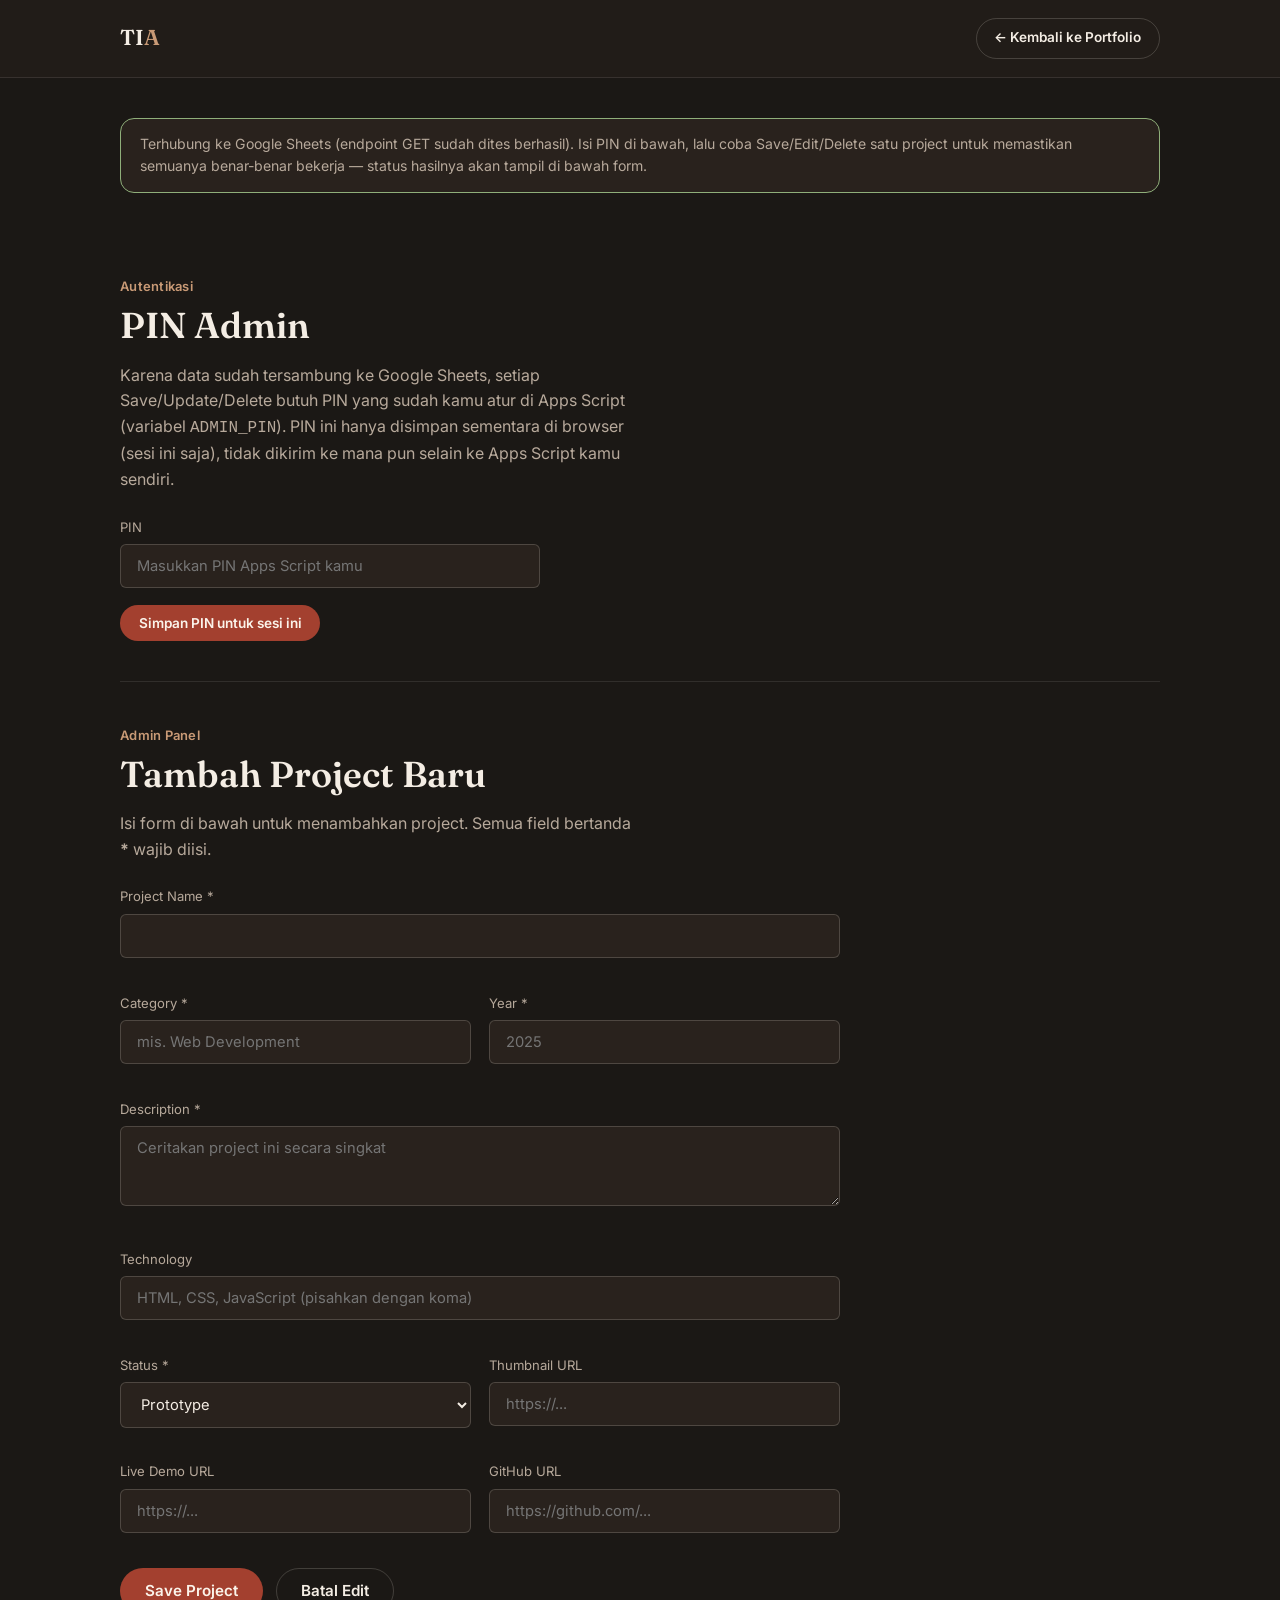
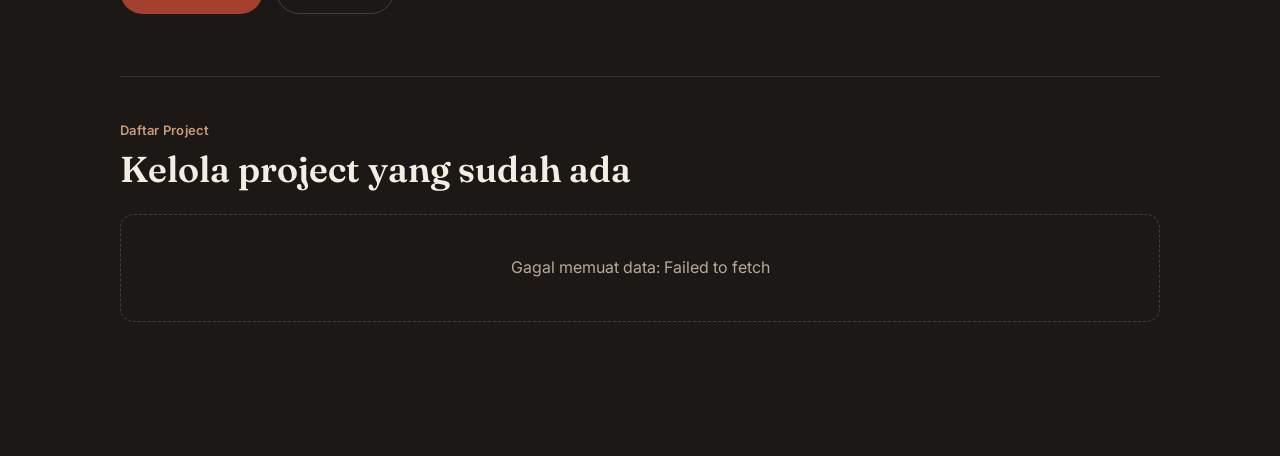
==== admin.html @ c39ff973 "Update portfolio terbaru" ====
<!DOCTYPE html>
<html lang="id">

<head>
    <meta charset="UTF-8" />
    <meta name="viewport" content="width=device-width, initial-scale=1.0" />
    <title>Admin Panel — Portfolio TIA</title>
    <meta name="robots" content="noindex, nofollow" />

    <link rel="preconnect" href="https://fonts.googleapis.com" />
    <link rel="preconnect" href="https://fonts.gstatic.com" crossorigin />
    <link
        href="https://fonts.googleapis.com/css2?family=Fraunces:opsz,wght@9..144,500;9..144,600;9..144,700&family=Inter:wght@400;500;600;700&display=swap"
        rel="stylesheet" />

    <link rel="stylesheet" href="css/style.css" />
    <link rel="stylesheet" href="css/admin.css" />
</head>

<body class="admin-body">

    <header class="admin-header">
        <div class="container admin-header__inner">
            <a href="index.html" class="navbar__brand">TI<span>A</span></a>
            <a href="index.html" class="btn btn-ghost btn-small">← Kembali ke Portfolio</a>
        </div>
    </header>

    <main class="container admin-main">

        <div class="admin-banner" data-mode-banner>
            <!-- Diisi otomatis oleh admin.js sesuai mode aktif (lokal / terhubung Sheets) -->
        </div>

        <section class="admin-section" data-pin-section hidden>
            <div class="section-head" style="margin-bottom: 1.5rem;">
                <p class="section-kicker">Autentikasi</p>
                <h2 class="section-title">PIN Admin</h2>
                <p class="section-sub">
                    Karena data sudah tersambung ke Google Sheets, setiap Save/Update/Delete
                    butuh PIN yang sudah kamu atur di Apps Script (variabel <code>ADMIN_PIN</code>).
                    PIN ini hanya disimpan sementara di browser (sesi ini saja), tidak dikirim ke mana pun selain ke
                    Apps Script kamu sendiri.
                </p>
            </div>

            <form class="admin-form" data-pin-form style="max-width: 420px;">
                <div class="form-field">
                    <label for="admin-pin">PIN</label>
                    <input type="password" id="admin-pin" name="pin" autocomplete="off"
                        placeholder="Masukkan PIN Apps Script kamu" />
                </div>
                <div class="admin-form__actions">
                    <button type="submit" class="btn btn-primary btn-small">Simpan PIN untuk sesi ini</button>
                    <span class="form-status" data-pin-status></span>
                </div>
            </form>
        </section>

        <section class="admin-section">
            <div class="section-head" style="margin-bottom: 1.5rem;">
                <p class="section-kicker">Admin Panel</p>
                <h1 class="section-title" id="form-title">Tambah Project Baru</h1>
                <p class="section-sub">
                    Isi form di bawah untuk menambahkan project. Semua field bertanda
                    <strong>*</strong> wajib diisi.
                </p>
            </div>

            <form class="admin-form" data-admin-form novalidate>
                <input type="hidden" name="id" value="" />

                <div class="form-field">
                    <label for="p-name">Project Name *</label>
                    <input type="text" id="p-name" name="name" autocomplete="off" />
                    <p class="form-error" data-error-for="name"></p>
                </div>

                <div class="admin-form__row">
                    <div class="form-field">
                        <label for="p-category">Category *</label>
                        <input type="text" id="p-category" name="category" placeholder="mis. Web Development" />
                        <p class="form-error" data-error-for="category"></p>
                    </div>

                    <div class="form-field">
                        <label for="p-year">Year *</label>
                        <input type="number" id="p-year" name="year" placeholder="2025" min="2000" max="2100" />
                        <p class="form-error" data-error-for="year"></p>
                    </div>
                </div>

                <div class="form-field">
                    <label for="p-description">Description *</label>
                    <textarea id="p-description" name="description" rows="3"
                        placeholder="Ceritakan project ini secara singkat"></textarea>
                    <p class="form-error" data-error-for="description"></p>
                </div>

                <div class="form-field">
                    <label for="p-tech">Technology</label>
                    <input type="text" id="p-tech" name="tech"
                        placeholder="HTML, CSS, JavaScript (pisahkan dengan koma)" />
                    <p class="form-error" data-error-for="tech"></p>
                </div>

                <div class="admin-form__row">
                    <div class="form-field">
                        <label for="p-status">Status *</label>
                        <select id="p-status" name="status">
                            <option value="Prototype">Prototype</option>
                            <option value="In Progress">In Progress</option>
                            <option value="Completed">Completed</option>
                        </select>
                    </div>

                    <div class="form-field">
                        <label for="p-thumbnail">Thumbnail URL</label>
                        <input type="url" id="p-thumbnail" name="thumbnail" placeholder="https://..." />
                        <p class="form-error" data-error-for="thumbnail"></p>
                    </div>
                </div>

                <div class="admin-form__row">
                    <div class="form-field">
                        <label for="p-demo">Live Demo URL</label>
                        <input type="url" id="p-demo" name="demoUrl" placeholder="https://..." />
                        <p class="form-error" data-error-for="demoUrl"></p>
                    </div>

                    <div class="form-field">
                        <label for="p-github">GitHub URL</label>
                        <input type="url" id="p-github" name="githubUrl" placeholder="https://github.com/..." />
                        <p class="form-error" data-error-for="githubUrl"></p>
                    </div>
                </div>

                <div class="admin-form__actions">
                    <button type="submit" class="btn btn-primary" data-submit-btn>Save Project</button>
                    <button type="button" class="btn btn-ghost" data-cancel-edit hidden>Batal Edit</button>
                </div>
                <p class="form-status" data-form-status></p>
            </form>
        </section>

        <section class="admin-section">
            <div class="section-head" style="margin-bottom: 1.5rem;">
                <p class="section-kicker">Daftar Project</p>
                <h2 class="section-title">Kelola project yang sudah ada</h2>
            </div>

            <div class="admin-list" data-admin-list>
                <!-- Diisi otomatis oleh admin.js -->
            </div>
        </section>

    </main>

    <script src="js/config.js"></script>
    <script src="js/projects-data.js"></script>
    <script src="js/admin.js"></script>
</body>

</html>
---- css/style.css ----
/* =========================================================================
   TIA — Personal Portfolio
   Design system: charcoal + off-white + warm burgundy accent
   ========================================================================= */

/* -------------------------------------------------------------------------
   1. Tokens
   ------------------------------------------------------------------------- */
:root {
  /* colors */
  --color-bg: #1b1815;
  --color-bg-alt: #211c18;
  --color-surface: #29221d;
  --color-surface-hover: #322922;
  --color-border: rgba(244, 237, 228, 0.1);
  --color-border-strong: rgba(244, 237, 228, 0.18);
  --color-text: #f4ede4;
  --color-text-muted: #b7a99b;
  --color-text-faint: #8a7d70;
  --color-accent: #a3402f;
  --color-accent-hover: #b94d3a;
  --color-accent-soft: #c99a76;
  --color-focus: #d8b48f;

  /* type */
  --font-display: "Fraunces", "Georgia", serif;
  --font-body: "Inter", -apple-system, BlinkMacSystemFont, "Segoe UI", sans-serif;

  /* layout */
  --content-max: 1120px;
  --space-1: 0.5rem;
  --space-2: 1rem;
  --space-3: 1.5rem;
  --space-4: 2.5rem;
  --space-5: 4rem;
  --space-6: 6rem;
  --radius-sm: 6px;
  --radius-md: 14px;
  --radius-lg: 22px;

  --ease: cubic-bezier(0.22, 1, 0.36, 1);
}

/* -------------------------------------------------------------------------
   2. Reset
   ------------------------------------------------------------------------- */
*,
*::before,
*::after {
  box-sizing: border-box;
}

html {
  scroll-behavior: smooth;
}

@media (prefers-reduced-motion: reduce) {
  html {
    scroll-behavior: auto;
  }

  *,
  *::before,
  *::after {
    animation-duration: 0.001ms !important;
    animation-iteration-count: 1 !important;
    transition-duration: 0.001ms !important;
    scroll-behavior: auto !important;
  }
}

body {
  margin: 0;
  background: var(--color-bg);
  color: var(--color-text);
  font-family: var(--font-body);
  font-size: 16px;
  line-height: 1.6;
  -webkit-font-smoothing: antialiased;
  overflow-x: hidden;
}

img {
  max-width: 100%;
  display: block;
}

a {
  color: inherit;
  text-decoration: none;
}

ul {
  list-style: none;
  margin: 0;
  padding: 0;
}

h1,
h2,
h3,
h4 {
  font-family: var(--font-display);
  font-weight: 600;
  line-height: 1.15;
  margin: 0;
  color: var(--color-text);
}

p {
  margin: 0;
}

button {
  font-family: inherit;
  cursor: pointer;
}

:focus-visible {
  outline: 2px solid var(--color-focus);
  outline-offset: 3px;
  border-radius: 4px;
}

.container {
  max-width: var(--content-max);
  margin-inline: auto;
  padding-inline: 1.5rem;
}

@media (min-width: 768px) {
  .container {
    padding-inline: 2.5rem;
  }
}

section {
  padding-block: var(--space-6);
  border-bottom: 1px solid var(--color-border);
}

.section-head {
  max-width: 620px;
  margin-bottom: var(--space-4);
}

.section-kicker {
  display: inline-block;
  font-size: 0.8125rem;
  color: var(--color-accent-soft);
  font-weight: 600;
  letter-spacing: 0.02em;
  margin-bottom: var(--space-1);
}

.section-title {
  font-size: clamp(1.6rem, 3.2vw, 2.25rem);
}

.section-sub {
  color: var(--color-text-muted);
  margin-top: var(--space-2);
  font-size: 1rem;
  max-width: 52ch;
}

/* -------------------------------------------------------------------------
   3. Buttons
   ------------------------------------------------------------------------- */
.btn {
  display: inline-flex;
  align-items: center;
  gap: 0.5rem;
  padding: 0.8rem 1.5rem;
  border-radius: 999px;
  font-size: 0.95rem;
  font-weight: 600;
  border: 1px solid transparent;
  transition: transform 0.25s var(--ease), background 0.25s var(--ease), border-color 0.25s var(--ease);
}

.btn:active {
  transform: scale(0.97);
}

.btn-primary {
  background: var(--color-accent);
  color: #fbf3ea;
}

.btn-primary:hover {
  background: var(--color-accent-hover);
}

.btn-ghost {
  background: transparent;
  border-color: var(--color-border-strong);
  color: var(--color-text);
}

.btn-ghost:hover {
  border-color: var(--color-accent-soft);
  color: var(--color-accent-soft);
}

.btn-small {
  padding: 0.55rem 1.1rem;
  font-size: 0.85rem;
}

/* -------------------------------------------------------------------------
   4. Navbar
   ------------------------------------------------------------------------- */
.navbar {
  position: sticky;
  top: 0;
  z-index: 100;
  background: rgba(27, 24, 21, 0.85);
  backdrop-filter: blur(10px);
  border-bottom: 1px solid var(--color-border);
}

.navbar__inner {
  display: flex;
  align-items: center;
  justify-content: space-between;
  padding-block: 1.1rem;
}

.navbar__brand {
  font-family: var(--font-display);
  font-size: 1.35rem;
  font-weight: 600;
  letter-spacing: 0.01em;
}

.navbar__brand span {
  color: var(--color-accent-soft);
}

.navbar__links {
  display: none;
  align-items: center;
  gap: var(--space-4);
}

.navbar__links a {
  font-size: 0.92rem;
  color: var(--color-text-muted);
  position: relative;
  padding-block: 0.3rem;
  transition: color 0.2s var(--ease);
}

.navbar__links a:hover,
.navbar__links a.is-active {
  color: var(--color-text);
}

.navbar__links a.is-active::after {
  content: "";
  position: absolute;
  left: 0;
  bottom: -2px;
  width: 100%;
  height: 2px;
  background: var(--color-accent);
  border-radius: 2px;
}

.navbar__toggle {
  display: inline-flex;
  flex-direction: column;
  justify-content: center;
  gap: 5px;
  width: 40px;
  height: 40px;
  background: transparent;
  border: 1px solid var(--color-border-strong);
  border-radius: var(--radius-sm);
}

.navbar__toggle span {
  display: block;
  width: 18px;
  height: 2px;
  margin-inline: auto;
  background: var(--color-text);
  transition: transform 0.25s var(--ease), opacity 0.25s var(--ease);
}

.navbar__toggle[aria-expanded="true"] span:nth-child(1) {
  transform: translateY(7px) rotate(45deg);
}

.navbar__toggle[aria-expanded="true"] span:nth-child(2) {
  opacity: 0;
}

.navbar__toggle[aria-expanded="true"] span:nth-child(3) {
  transform: translateY(-7px) rotate(-45deg);
}

.navbar__mobile {
  display: flex;
  flex-direction: column;
  gap: 0.25rem;
  max-height: 0;
  overflow: hidden;
  transition: max-height 0.35s var(--ease);
  border-top: 1px solid var(--color-border);
}

.navbar__mobile.is-open {
  max-height: 320px;
}

.navbar__mobile a {
  padding: 0.9rem 1.5rem;
  font-size: 0.98rem;
  color: var(--color-text-muted);
  border-bottom: 1px solid var(--color-border);
}

.navbar__mobile a.is-active {
  color: var(--color-accent-soft);
}

@media (min-width: 860px) {
  .navbar__links {
    display: flex;
  }

  .navbar__toggle {
    display: none;
  }

  .navbar__mobile {
    display: none;
  }
}

/* -------------------------------------------------------------------------
   5. Hero
   ------------------------------------------------------------------------- */
.hero {
  padding-block: var(--space-6) var(--space-5);
  border-bottom: 1px solid var(--color-border);
}

.hero__grid {
  display: grid;
  grid-template-columns: 1fr;
  gap: var(--space-5);
  align-items: center;
}

@media (min-width: 900px) {
  .hero__grid {
    grid-template-columns: 1.1fr 0.9fr;
    gap: var(--space-4);
  }
}

.hero__eyebrow {
  font-size: 0.95rem;
  color: var(--color-text-muted);
  margin-bottom: var(--space-2);
}

.hero__name {
  font-size: clamp(2.4rem, 6vw, 3.6rem);
  margin-bottom: var(--space-2);
}

.hero__role {
  font-size: clamp(1.05rem, 2vw, 1.3rem);
  color: var(--color-accent-soft);
  font-weight: 600;
  margin-bottom: var(--space-3);
}

.hero__desc {
  color: var(--color-text-muted);
  max-width: 46ch;
  font-size: 1.02rem;
  margin-bottom: var(--space-4);
}

.hero__cta {
  display: flex;
  flex-wrap: wrap;
  gap: 0.9rem;
  margin-bottom: var(--space-4);
}

.hero__social {
  display: flex;
  gap: 1rem;
}

.hero__social a {
  width: 42px;
  height: 42px;
  display: grid;
  place-items: center;
  border: 1px solid var(--color-border-strong);
  border-radius: 999px;
  color: var(--color-text-muted);
  transition: border-color 0.2s var(--ease), color 0.2s var(--ease), transform 0.2s var(--ease);
}

.hero__social a:hover {
  color: var(--color-accent-soft);
  border-color: var(--color-accent-soft);
  transform: translateY(-2px);
}

.hero__photo-wrap {
  position: relative;
  max-width: 360px;
  margin-inline: auto;
}

.hero__photo-frame {
  position: absolute;
  inset: 14px -14px -14px 14px;
  border: 1.5px solid var(--color-accent-soft);
  border-radius: var(--radius-lg);
  z-index: 0;
}

.hero__photo {
  position: relative;
  z-index: 1;
  border-radius: var(--radius-lg);
  overflow: hidden;
  aspect-ratio: 4 / 5;
  background: var(--color-surface);
  border: 1px solid var(--color-border-strong);
}

.hero__photo img {
  width: 100%;
  height: 100%;
  object-fit: cover;
}

.hero__photo-placeholder {
  width: 100%;
  height: 100%;
  display: flex;
  flex-direction: column;
  align-items: center;
  justify-content: center;
  gap: 0.5rem;
  color: var(--color-text-faint);
  text-align: center;
  padding: 1.5rem;
  font-size: 0.85rem;
}

.hero__status {
  position: absolute;
  z-index: 2;
  left: 50%;
  bottom: -18px;
  transform: translateX(-50%);
  display: inline-flex;
  align-items: center;
  gap: 0.5rem;
  background: var(--color-surface);
  border: 1px solid var(--color-border-strong);
  padding: 0.55rem 1.1rem;
  border-radius: 999px;
  font-size: 0.8rem;
  color: var(--color-text-muted);
  white-space: nowrap;
  box-shadow: 0 10px 30px rgba(0, 0, 0, 0.35);
}

.hero__status-dot {
  width: 7px;
  height: 7px;
  border-radius: 50%;
  background: #8faf7a;
  flex: none;
}

/* -------------------------------------------------------------------------
   6. About
   ------------------------------------------------------------------------- */
.about__grid {
  display: grid;
  gap: var(--space-4);
}

.about__text p {
  color: var(--color-text-muted);
  max-width: 68ch;
  margin-bottom: var(--space-2);
}

.about__quote {
  margin: var(--space-4) 0;
  padding: var(--space-3) var(--space-4);
  border-left: 2px solid var(--color-accent);
  background: var(--color-surface);
  border-radius: 0 var(--radius-md) var(--radius-md) 0;
  font-family: var(--font-display);
  font-size: 1.15rem;
  font-style: italic;
  color: var(--color-text);
}

.about__stats {
  display: grid;
  grid-template-columns: repeat(2, 1fr);
  gap: 1rem;
  margin-top: var(--space-4);
}

@media (min-width: 640px) {
  .about__stats {
    grid-template-columns: repeat(4, 1fr);
  }
}

.stat-card {
  padding: 1.25rem 1rem;
  background: var(--color-surface);
  border: 1px solid var(--color-border);
  border-radius: var(--radius-md);
  text-align: left;
}

.stat-card__label {
  font-family: var(--font-display);
  font-size: 1.05rem;
  color: var(--color-text);
  margin-bottom: 0.25rem;
}

.stat-card__desc {
  font-size: 0.82rem;
  color: var(--color-text-muted);
}

/* -------------------------------------------------------------------------
   7. Education timeline
   ------------------------------------------------------------------------- */
.timeline {
  position: relative;
  margin-top: var(--space-3);
}

.timeline::before {
  content: "";
  position: absolute;
  left: 9px;
  top: 6px;
  bottom: 6px;
  width: 1px;
  background: var(--color-border-strong);
}

@media (min-width: 640px) {
  .timeline::before {
    left: 50%;
    transform: translateX(-50%);
  }
}

.timeline__item {
  position: relative;
  padding-left: 2rem;
  padding-bottom: var(--space-4);
}

.timeline__item:last-child {
  padding-bottom: 0;
}

.timeline__dot {
  position: absolute;
  left: 4px;
  top: 4px;
  width: 12px;
  height: 12px;
  border-radius: 50%;
  background: var(--color-bg);
  border: 2px solid var(--color-accent);
}

.timeline__card {
  background: var(--color-surface);
  border: 1px solid var(--color-border);
  border-radius: var(--radius-md);
  padding: 1.25rem 1.4rem;
}

.timeline__period {
  font-size: 0.78rem;
  color: var(--color-accent-soft);
  font-weight: 600;
  margin-bottom: 0.3rem;
}

.timeline__title {
  font-family: var(--font-display);
  font-size: 1.05rem;
  margin-bottom: 0.2rem;
}

.timeline__place {
  font-size: 0.88rem;
  color: var(--color-text-muted);
}

@media (min-width: 640px) {
  .timeline__item {
    width: 50%;
    padding-left: 0;
  }

  .timeline__item:nth-child(odd) {
    padding-right: var(--space-4);
    text-align: right;
    margin-left: 0;
  }

  .timeline__item:nth-child(even) {
    padding-left: var(--space-4);
    margin-left: 50%;
  }

  .timeline__dot {
    left: auto;
    right: -6px;
  }

  .timeline__item:nth-child(even) .timeline__dot {
    left: -6px;
    right: auto;
  }
}

/* -------------------------------------------------------------------------
   8. Skills
   ------------------------------------------------------------------------- */
.skills__grid {
  display: grid;
  gap: var(--space-3);
  grid-template-columns: 1fr;
}

@media (min-width: 720px) {
  .skills__grid {
    grid-template-columns: repeat(2, 1fr);
  }
}

.skill-group {
  background: var(--color-surface);
  border: 1px solid var(--color-border);
  border-radius: var(--radius-md);
  padding: 1.5rem;
}

.skill-group__title {
  font-family: var(--font-display);
  font-size: 1.05rem;
  margin-bottom: 1rem;
  display: flex;
  align-items: center;
  gap: 0.5rem;
}

.skill-group__title::before {
  content: "";
  width: 6px;
  height: 6px;
  border-radius: 50%;
  background: var(--color-accent);
}

.skill-tags {
  display: flex;
  flex-wrap: wrap;
  gap: 0.55rem;
}

.skill-tag {
  padding: 0.4rem 0.85rem;
  font-size: 0.85rem;
  background: var(--color-bg-alt);
  border: 1px solid var(--color-border-strong);
  border-radius: 999px;
  color: var(--color-text-muted);
}

.skill-tag.is-learning {
  color: var(--color-accent-soft);
  border-color: var(--color-accent-soft);
}

.skill-note {
  margin-top: var(--space-2);
  font-size: 0.78rem;
  color: var(--color-text-faint);
}

.skill-legend {
  display: flex;
  align-items: center;
  gap: 0.4rem;
  font-size: 0.78rem;
  color: var(--color-text-faint);
  margin-top: var(--space-3);
}

.skill-legend .dot {
  width: 7px;
  height: 7px;
  border-radius: 50%;
  border: 1px solid var(--color-accent-soft);
  display: inline-block;
}

/* -------------------------------------------------------------------------
   9. Hobbies
   ------------------------------------------------------------------------- */
.hobbies__grid {
  display: grid;
  grid-template-columns: repeat(2, 1fr);
  gap: 1rem;
}

@media (min-width: 640px) {
  .hobbies__grid {
    grid-template-columns: repeat(3, 1fr);
  }
}

.hobby-card {
  padding: 1.5rem 1.25rem;
  background: var(--color-surface);
  border: 1px solid var(--color-border);
  border-radius: var(--radius-md);
  transition: transform 0.25s var(--ease), border-color 0.25s var(--ease);
}

.hobby-card:hover {
  transform: translateY(-4px);
  border-color: var(--color-accent-soft);
}

.hobby-card__icon {
  width: 38px;
  height: 38px;
  margin-bottom: 0.9rem;
  color: var(--color-accent-soft);
}

.hobby-card__title {
  font-family: var(--font-display);
  font-size: 1rem;
  margin-bottom: 0.3rem;
}

.hobby-card__desc {
  font-size: 0.85rem;
  color: var(--color-text-muted);
}

/* -------------------------------------------------------------------------
   10. Projects
   ------------------------------------------------------------------------- */
.projects__grid {
  display: grid;
  grid-template-columns: 1fr;
  gap: 1.5rem;
}

@media (min-width: 720px) {
  .projects__grid {
    grid-template-columns: repeat(2, 1fr);
  }
}

.project-card {
  background: var(--color-surface);
  border: 1px solid var(--color-border);
  border-radius: var(--radius-md);
  overflow: hidden;
  display: flex;
  flex-direction: column;
  transition: transform 0.25s var(--ease), border-color 0.25s var(--ease);
}

.project-card:hover {
  transform: translateY(-4px);
  border-color: var(--color-accent-soft);
}

.project-card__image {
  aspect-ratio: 16 / 10;
  background: var(--color-bg-alt);
  position: relative;
  overflow: hidden;
}

.project-card__image img {
  width: 100%;
  height: 100%;
  object-fit: cover;
}

.project-card__placeholder {
  width: 100%;
  height: 100%;
  display: flex;
  align-items: center;
  justify-content: center;
  color: var(--color-text-faint);
  font-size: 0.82rem;
  text-align: center;
  padding: 1rem;
}

.project-card__status {
  position: absolute;
  top: 0.75rem;
  right: 0.75rem;
  font-size: 0.72rem;
  padding: 0.3rem 0.7rem;
  border-radius: 999px;
  background: rgba(27, 24, 21, 0.75);
  border: 1px solid var(--color-border-strong);
  color: var(--color-text);
  backdrop-filter: blur(4px);
}

.project-card__body {
  padding: 1.4rem;
  display: flex;
  flex-direction: column;
  flex: 1;
  gap: 0.6rem;
}

.project-card__category {
  font-size: 0.78rem;
  color: var(--color-accent-soft);
  font-weight: 600;
}

.project-card__title {
  font-family: var(--font-display);
  font-size: 1.2rem;
}

.project-card__desc {
  font-size: 0.9rem;
  color: var(--color-text-muted);
  flex: 1;
}

.project-card__tech {
  display: flex;
  flex-wrap: wrap;
  gap: 0.4rem;
  margin-top: 0.25rem;
}

.project-card__tech span {
  font-size: 0.72rem;
  padding: 0.25rem 0.6rem;
  border-radius: 999px;
  background: var(--color-bg-alt);
  border: 1px solid var(--color-border);
  color: var(--color-text-muted);
}

.project-card__meta {
  display: flex;
  justify-content: space-between;
  align-items: center;
  font-size: 0.78rem;
  color: var(--color-text-faint);
  margin-top: 0.25rem;
}

.project-card__links {
  display: flex;
  gap: 0.6rem;
  margin-top: 0.5rem;
}

.project-card__links a {
  font-size: 0.85rem;
  font-weight: 600;
  color: var(--color-text);
  border-bottom: 1px solid var(--color-accent-soft);
  padding-bottom: 1px;
}

.project-card__links span.disabled {
  font-size: 0.85rem;
  color: var(--color-text-faint);
}

.projects__state {
  padding: var(--space-4);
  text-align: center;
  color: var(--color-text-muted);
  border: 1px dashed var(--color-border-strong);
  border-radius: var(--radius-md);
}

.projects__more {
  margin-top: var(--space-3);
  font-size: 0.88rem;
  color: var(--color-text-faint);
  text-align: center;
}

/* skeleton loading state */
.skeleton-card {
  background: var(--color-surface);
  border: 1px solid var(--color-border);
  border-radius: var(--radius-md);
  overflow: hidden;
}

.skeleton-card__block {
  aspect-ratio: 16/10;
  background: linear-gradient(100deg, var(--color-surface) 30%, var(--color-surface-hover) 50%, var(--color-surface) 70%);
  background-size: 200% 100%;
  animation: shimmer 1.6s infinite;
}

.skeleton-card__lines {
  padding: 1.4rem;
}

.skeleton-line {
  height: 10px;
  border-radius: 6px;
  background: var(--color-surface-hover);
  margin-bottom: 0.6rem;
  animation: shimmer 1.6s infinite;
}

.skeleton-line.w-60 {
  width: 60%;
}

.skeleton-line.w-90 {
  width: 90%;
}

.skeleton-line.w-40 {
  width: 40%;
}

@keyframes shimmer {
  0% {
    background-position: 200% 0;
  }

  100% {
    background-position: -200% 0;
  }
}

/* -------------------------------------------------------------------------
   11. Contact
   ------------------------------------------------------------------------- */
.contact {
  border-bottom: none;
}

.contact__grid {
  display: grid;
  gap: var(--space-4);
}

@media (min-width: 800px) {
  .contact__grid {
    grid-template-columns: 1fr 1fr;
    align-items: start;
  }
}

.contact__list {
  display: flex;
  flex-direction: column;
  gap: 0.75rem;
}

.contact__item {
  display: flex;
  align-items: center;
  gap: 0.9rem;
  padding: 1rem 1.2rem;
  background: var(--color-surface);
  border: 1px solid var(--color-border);
  border-radius: var(--radius-md);
  transition: border-color 0.2s var(--ease);
}

.contact__item:hover {
  border-color: var(--color-accent-soft);
}

.contact__item-icon {
  width: 20px;
  height: 20px;
  color: var(--color-accent-soft);
  flex: none;
}

.contact__item-label {
  font-size: 0.75rem;
  color: var(--color-text-faint);
}

.contact__item-value {
  font-size: 0.95rem;
  color: var(--color-text);
}

.contact-form {
  display: flex;
  flex-direction: column;
  gap: 1rem;
}

.form-field label {
  display: block;
  font-size: 0.82rem;
  color: var(--color-text-muted);
  margin-bottom: 0.4rem;
}

.form-field input,
.form-field textarea {
  width: 100%;
  padding: 0.75rem 1rem;
  background: var(--color-surface);
  border: 1px solid var(--color-border-strong);
  border-radius: var(--radius-sm);
  color: var(--color-text);
  font-family: inherit;
  font-size: 0.92rem;
  resize: vertical;
}

.form-field input:focus,
.form-field textarea:focus {
  border-color: var(--color-accent-soft);
}

.form-error {
  font-size: 0.78rem;
  color: var(--color-accent-hover);
  margin-top: 0.3rem;
  min-height: 1em;
}

.form-status {
  font-size: 0.88rem;
  margin-top: 0.25rem;
}

.form-status.success {
  color: #8faf7a;
}

.form-status.error {
  color: var(--color-accent-hover);
}

/* -------------------------------------------------------------------------
   12. Footer
   ------------------------------------------------------------------------- */
.footer {
  padding-block: var(--space-3);
}

.footer__inner {
  display: flex;
  flex-direction: column;
  gap: 0.5rem;
  align-items: center;
  text-align: center;
  font-size: 0.82rem;
  color: var(--color-text-faint);
}

@media (min-width: 640px) {
  .footer__inner {
    flex-direction: row;
    justify-content: space-between;
    text-align: left;
  }
}

/* -------------------------------------------------------------------------
   13. Scroll-reveal utility
   ------------------------------------------------------------------------- */
.reveal {
  opacity: 0;
  transform: translateY(16px);
  transition: opacity 0.6s var(--ease), transform 0.6s var(--ease);
}

.reveal.is-visible {
  opacity: 1;
  transform: translateY(0);
}

/* back-to-top */
.back-to-top {
  position: fixed;
  right: 1.25rem;
  bottom: 1.25rem;
  width: 44px;
  height: 44px;
  border-radius: 50%;
  background: var(--color-accent);
  color: #fbf3ea;
  display: grid;
  place-items: center;
  border: none;
  box-shadow: 0 8px 24px rgba(0, 0, 0, 0.35);
  opacity: 0;
  pointer-events: none;
  transform: translateY(8px);
  transition: opacity 0.25s var(--ease), transform 0.25s var(--ease);
  z-index: 90;
}

.back-to-top.is-visible {
  opacity: 1;
  pointer-events: auto;
  transform: translateY(0);
}

.visually-hidden {
  position: absolute;
  width: 1px;
  height: 1px;
  overflow: hidden;
  clip: rect(0 0 0 0);
  white-space: nowrap;
}
---- css/admin.css ----
/* =========================================================================
   admin.css — khusus untuk admin.html
   Menggunakan token warna & tipografi yang sama dari style.css
   ========================================================================= */

.admin-body {
    background: var(--color-bg);
}

.admin-header {
    border-bottom: 1px solid var(--color-border);
    background: var(--color-bg-alt);
}

.admin-header__inner {
    display: flex;
    align-items: center;
    justify-content: space-between;
    padding-block: 1.1rem;
}

.admin-main {
    padding-block: var(--space-4) var(--space-6);
}

.admin-banner {
    padding: 0.9rem 1.2rem;
    border-radius: var(--radius-md);
    border: 1px solid var(--color-border-strong);
    background: var(--color-surface);
    color: var(--color-text-muted);
    font-size: 0.88rem;
    margin-bottom: var(--space-4);
    display: none;
}

.admin-banner.is-visible {
    display: block;
}

.admin-banner.mode-local {
    border-color: var(--color-accent-soft);
    color: var(--color-text);
}

.admin-banner.mode-connected {
    border-color: #8faf7a;
}

.admin-section {
    padding-block: var(--space-4);
    border-bottom: 1px solid var(--color-border);
}

.admin-section:last-child {
    border-bottom: none;
}

.admin-form {
    display: flex;
    flex-direction: column;
    gap: 1.1rem;
    max-width: 720px;
}

.admin-form__row {
    display: grid;
    grid-template-columns: 1fr;
    gap: 1.1rem;
}

@media (min-width: 560px) {
    .admin-form__row {
        grid-template-columns: 1fr 1fr;
    }
}

.form-field select {
    width: 100%;
    padding: 0.75rem 1rem;
    background: var(--color-surface);
    border: 1px solid var(--color-border-strong);
    border-radius: var(--radius-sm);
    color: var(--color-text);
    font-family: inherit;
    font-size: 0.92rem;
}

.admin-form__actions {
    display: flex;
    flex-wrap: wrap;
    gap: 0.8rem;
    align-items: center;
}

.admin-list {
    display: flex;
    flex-direction: column;
    gap: 1rem;
}

.admin-empty {
    padding: var(--space-4);
    text-align: center;
    color: var(--color-text-muted);
    border: 1px dashed var(--color-border-strong);
    border-radius: var(--radius-md);
}

.admin-item {
    background: var(--color-surface);
    border: 1px solid var(--color-border);
    border-radius: var(--radius-md);
    padding: 1.2rem 1.4rem;
}

.admin-item__top {
    display: flex;
    flex-wrap: wrap;
    gap: 0.6rem;
    justify-content: space-between;
    align-items: flex-start;
}

.admin-item__title {
    font-family: var(--font-display);
    font-size: 1.1rem;
    margin-bottom: 0.2rem;
}

.admin-item__meta {
    font-size: 0.8rem;
    color: var(--color-text-faint);
}

.admin-item__badge {
    font-size: 0.72rem;
    padding: 0.3rem 0.7rem;
    border-radius: 999px;
    border: 1px solid var(--color-border-strong);
    color: var(--color-text-muted);
    white-space: nowrap;
    height: fit-content;
}

.admin-item__actions {
    display: flex;
    gap: 0.6rem;
    margin-top: 0.9rem;
    flex-wrap: wrap;
}

.admin-item__actions button {
    font-size: 0.82rem;
    padding: 0.5rem 1rem;
    border-radius: var(--radius-sm);
    border: 1px solid var(--color-border-strong);
    background: transparent;
    color: var(--color-text);
}

.admin-item__actions button:hover {
    border-color: var(--color-accent-soft);
    color: var(--color-accent-soft);
}

.admin-item__actions button.is-danger:hover {
    border-color: var(--color-accent);
    color: var(--color-accent-hover);
}

.admin-item details {
    margin-top: 0.8rem;
    font-size: 0.88rem;
    color: var(--color-text-muted);
}

.admin-item summary {
    cursor: pointer;
    color: var(--color-accent-soft);
    font-size: 0.82rem;
    font-weight: 600;
}

.admin-item__detail-row {
    margin-top: 0.6rem;
}

.admin-item__detail-row strong {
    color: var(--color-text);
}
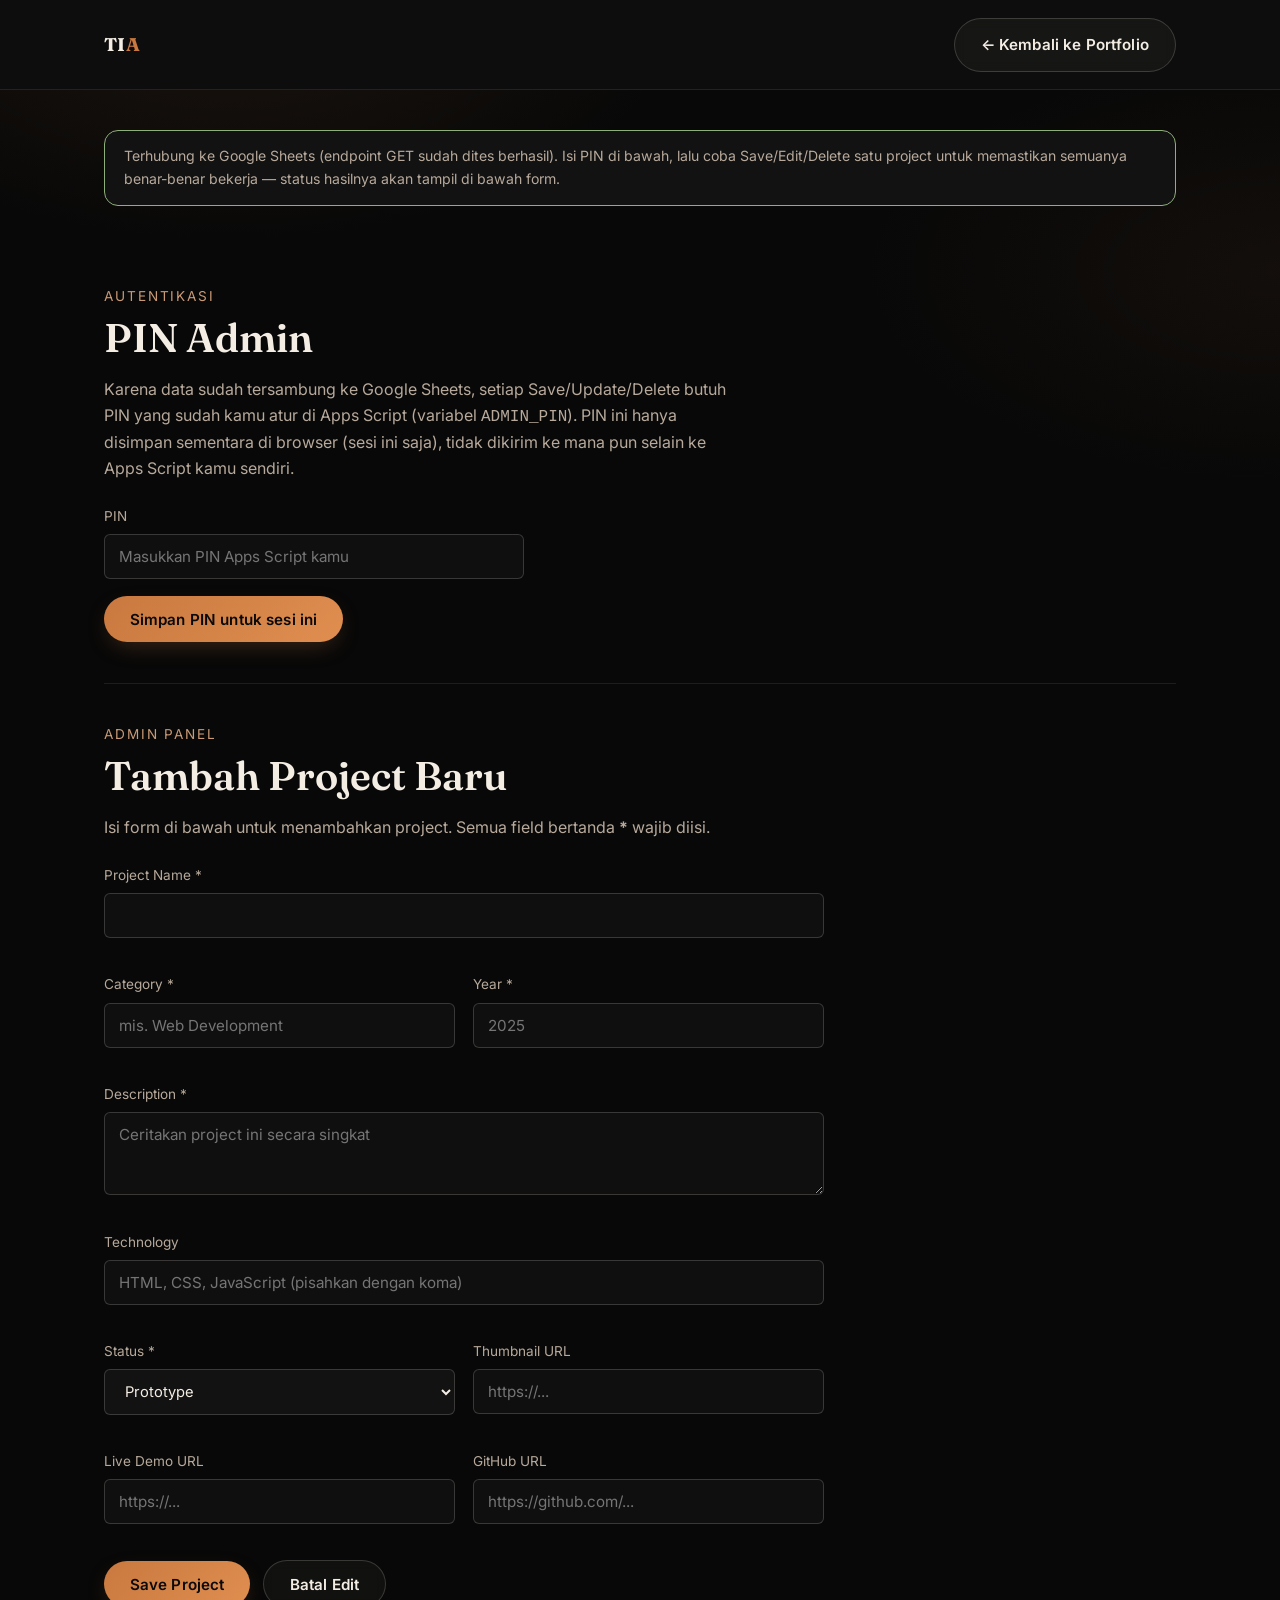
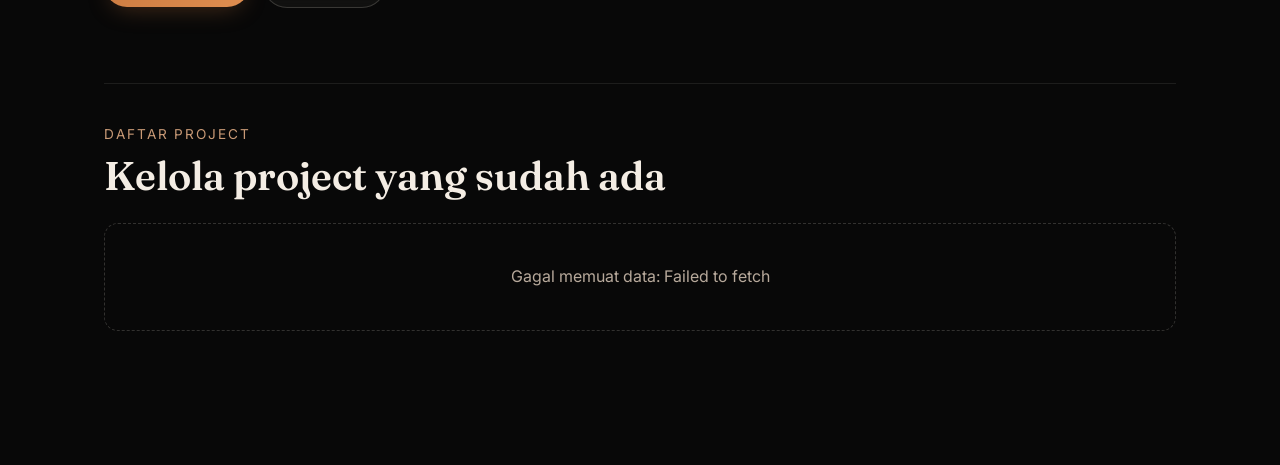
==== commit 8d987193: "Add Hadirin Digital project to portfolio" ====
--- a/admin.html
+++ b/admin.html
@@ -157,7 +157,7 @@
     </main>
 
     <script src="js/config.js"></script>
-    <script src="js/projects-data.js"></script>
+    <script src="js/project-data.js"></script>
     <script src="js/admin.js"></script>
 </body>
 
--- a/css/style.css
+++ b/css/style.css
@@ -1,25 +1,33 @@
 /* =========================================================================
    TIA — Personal Portfolio
-   Design system: charcoal + off-white + warm burgundy accent
+   Design system v2: cinematic dark + warm copper accent
+   Data & content: unchanged. Visual system: upgraded.
    ========================================================================= */
 
 /* -------------------------------------------------------------------------
    1. Tokens
    ------------------------------------------------------------------------- */
 :root {
-  /* colors */
-  --color-bg: #1b1815;
-  --color-bg-alt: #211c18;
-  --color-surface: #29221d;
-  --color-surface-hover: #322922;
-  --color-border: rgba(244, 237, 228, 0.1);
+  /* backgrounds — near-black cinematic palette */
+  --color-bg: #080808;
+  --color-bg-alt: #0d0d0d;
+  --color-surface: #121212;
+  --color-surface-hover: #171717;
+  --color-glass: rgba(18, 18, 18, 0.55);
+  --color-glass-strong: rgba(13, 13, 13, 0.78);
+  --color-border: rgba(244, 237, 228, 0.09);
   --color-border-strong: rgba(244, 237, 228, 0.18);
+
+  /* text */
   --color-text: #f4ede4;
   --color-text-muted: #b7a99b;
   --color-text-faint: #8a7d70;
-  --color-accent: #a3402f;
-  --color-accent-hover: #b94d3a;
+
+  /* single accent — warm copper (kept from original brand color family) */
+  --color-accent: #c9793f;
+  --color-accent-hover: #e08e50;
   --color-accent-soft: #c99a76;
+  --color-accent-glow: rgba(201, 121, 63, 0.35);
   --color-focus: #d8b48f;
 
   /* type */
@@ -37,8 +45,10 @@
   --radius-sm: 6px;
   --radius-md: 14px;
   --radius-lg: 22px;
+  --radius-xl: 28px;
 
   --ease: cubic-bezier(0.22, 1, 0.36, 1);
+  --ease-out-soft: cubic-bezier(0.16, 1, 0.3, 1);
 }
 
 /* -------------------------------------------------------------------------
@@ -78,6 +88,20 @@
   line-height: 1.6;
   -webkit-font-smoothing: antialiased;
   overflow-x: hidden;
+  position: relative;
+}
+
+/* soft cinematic vignette + grain-less gradient wash behind the whole page */
+body::before {
+  content: "";
+  position: fixed;
+  inset: 0;
+  z-index: -2;
+  pointer-events: none;
+  background:
+    radial-gradient(ellipse 60% 45% at 18% 0%, rgba(201, 121, 63, 0.10), transparent 60%),
+    radial-gradient(ellipse 55% 40% at 100% 30%, rgba(201, 121, 63, 0.06), transparent 60%),
+    var(--color-bg);
 }
 
 img {
@@ -114,54 +138,51 @@
 button {
   font-family: inherit;
   cursor: pointer;
+  background: none;
+  border: none;
+  color: inherit;
 }
 
 :focus-visible {
   outline: 2px solid var(--color-focus);
   outline-offset: 3px;
-  border-radius: 4px;
+}
+
+.visually-hidden {
+  position: absolute;
+  width: 1px;
+  height: 1px;
+  padding: 0;
+  margin: -1px;
+  overflow: hidden;
+  clip: rect(0, 0, 0, 0);
+  white-space: nowrap;
+  border: 0;
+}
+
+.visually-hidden:focus {
+  position: fixed;
+  top: var(--space-2);
+  left: var(--space-2);
+  width: auto;
+  height: auto;
+  padding: var(--space-1) var(--space-2);
+  background: var(--color-accent);
+  color: #0a0a0a;
+  border-radius: var(--radius-sm);
+  z-index: 1000;
 }
 
 .container {
+  width: 100%;
   max-width: var(--content-max);
-  margin-inline: auto;
-  padding-inline: 1.5rem;
-}
-
-@media (min-width: 768px) {
-  .container {
-    padding-inline: 2.5rem;
-  }
+  margin: 0 auto;
+  padding: 0 var(--space-3);
 }
 
 section {
-  padding-block: var(--space-6);
-  border-bottom: 1px solid var(--color-border);
-}
-
-.section-head {
-  max-width: 620px;
-  margin-bottom: var(--space-4);
-}
-
-.section-kicker {
-  display: inline-block;
-  font-size: 0.8125rem;
-  color: var(--color-accent-soft);
-  font-weight: 600;
-  letter-spacing: 0.02em;
-  margin-bottom: var(--space-1);
-}
-
-.section-title {
-  font-size: clamp(1.6rem, 3.2vw, 2.25rem);
-}
-
-.section-sub {
-  color: var(--color-text-muted);
-  margin-top: var(--space-2);
-  font-size: 1rem;
-  max-width: 52ch;
+  padding: var(--space-6) 0;
+  position: relative;
 }
 
 /* -------------------------------------------------------------------------
@@ -171,126 +192,133 @@
   display: inline-flex;
   align-items: center;
   gap: 0.5rem;
-  padding: 0.8rem 1.5rem;
+  padding: 0.85rem 1.6rem;
   border-radius: 999px;
+  font-weight: 600;
   font-size: 0.95rem;
-  font-weight: 600;
-  border: 1px solid transparent;
-  transition: transform 0.25s var(--ease), background 0.25s var(--ease), border-color 0.25s var(--ease);
-}
-
-.btn:active {
-  transform: scale(0.97);
+  letter-spacing: 0.01em;
+  transition: transform 0.35s var(--ease), box-shadow 0.35s var(--ease), background 0.35s var(--ease), border-color 0.35s var(--ease);
+  will-change: transform;
 }
 
 .btn-primary {
-  background: var(--color-accent);
-  color: #fbf3ea;
+  background: linear-gradient(135deg, var(--color-accent), var(--color-accent-hover));
+  color: #0a0a0a;
+  box-shadow: 0 8px 24px -8px var(--color-accent-glow);
 }
 
 .btn-primary:hover {
-  background: var(--color-accent-hover);
+  transform: translateY(-2px);
+  box-shadow: 0 14px 32px -8px var(--color-accent-glow);
 }
 
 .btn-ghost {
-  background: transparent;
-  border-color: var(--color-border-strong);
+  background: rgba(244, 237, 228, 0.04);
   color: var(--color-text);
+  border: 1px solid var(--color-border-strong);
+  backdrop-filter: blur(6px);
 }
 
 .btn-ghost:hover {
   border-color: var(--color-accent-soft);
-  color: var(--color-accent-soft);
-}
-
-.btn-small {
-  padding: 0.55rem 1.1rem;
-  font-size: 0.85rem;
+  transform: translateY(-2px);
+  background: rgba(244, 237, 228, 0.07);
 }
 
 /* -------------------------------------------------------------------------
    4. Navbar
    ------------------------------------------------------------------------- */
 .navbar {
-  position: sticky;
+  position: fixed;
   top: 0;
+  left: 0;
+  right: 0;
   z-index: 100;
-  background: rgba(27, 24, 21, 0.85);
-  backdrop-filter: blur(10px);
+  background: transparent;
+  transition: background 0.4s var(--ease), border-color 0.4s var(--ease), box-shadow 0.4s var(--ease);
+  border-bottom: 1px solid transparent;
+}
+
+.navbar.is-scrolled {
+  background: var(--color-glass-strong);
+  backdrop-filter: blur(16px) saturate(140%);
+  -webkit-backdrop-filter: blur(16px) saturate(140%);
   border-bottom: 1px solid var(--color-border);
+  box-shadow: 0 10px 30px -18px rgba(0, 0, 0, 0.6);
 }
 
 .navbar__inner {
   display: flex;
   align-items: center;
   justify-content: space-between;
-  padding-block: 1.1rem;
+  height: 64px;
 }
 
 .navbar__brand {
   font-family: var(--font-display);
-  font-size: 1.35rem;
-  font-weight: 600;
-  letter-spacing: 0.01em;
+  font-size: 1.15rem;
+  font-weight: 700;
+  letter-spacing: 0.02em;
 }
 
 .navbar__brand span {
-  color: var(--color-accent-soft);
+  color: var(--color-accent);
 }
 
 .navbar__links {
-  display: none;
+  display: flex;
   align-items: center;
   gap: var(--space-4);
 }
 
 .navbar__links a {
-  font-size: 0.92rem;
+  position: relative;
+  font-size: 0.9rem;
   color: var(--color-text-muted);
-  position: relative;
-  padding-block: 0.3rem;
-  transition: color 0.2s var(--ease);
-}
-
-.navbar__links a:hover,
-.navbar__links a.is-active {
-  color: var(--color-text);
-}
-
-.navbar__links a.is-active::after {
+  padding: 0.4rem 0.1rem;
+  transition: color 0.25s var(--ease);
+}
+
+.navbar__links a::after {
   content: "";
   position: absolute;
   left: 0;
   bottom: -2px;
+  width: 0;
+  height: 1.5px;
+  background: var(--color-accent);
+  transition: width 0.3s var(--ease);
+}
+
+.navbar__links a:hover,
+.navbar__links a.is-active {
+  color: var(--color-text);
+}
+
+.navbar__links a.is-active::after,
+.navbar__links a:hover::after {
   width: 100%;
-  height: 2px;
-  background: var(--color-accent);
-  border-radius: 2px;
 }
 
 .navbar__toggle {
-  display: inline-flex;
+  display: none;
   flex-direction: column;
   justify-content: center;
   gap: 5px;
   width: 40px;
   height: 40px;
-  background: transparent;
-  border: 1px solid var(--color-border-strong);
-  border-radius: var(--radius-sm);
 }
 
 .navbar__toggle span {
   display: block;
-  width: 18px;
-  height: 2px;
-  margin-inline: auto;
+  width: 22px;
+  height: 1.5px;
   background: var(--color-text);
-  transition: transform 0.25s var(--ease), opacity 0.25s var(--ease);
+  transition: transform 0.3s var(--ease), opacity 0.3s var(--ease);
 }
 
 .navbar__toggle[aria-expanded="true"] span:nth-child(1) {
-  transform: translateY(7px) rotate(45deg);
+  transform: translateY(6.5px) rotate(45deg);
 }
 
 .navbar__toggle[aria-expanded="true"] span:nth-child(2) {
@@ -298,45 +326,48 @@
 }
 
 .navbar__toggle[aria-expanded="true"] span:nth-child(3) {
-  transform: translateY(-7px) rotate(-45deg);
+  transform: translateY(-6.5px) rotate(-45deg);
 }
 
 .navbar__mobile {
-  display: flex;
+  display: none;
   flex-direction: column;
-  gap: 0.25rem;
+  gap: 0;
   max-height: 0;
   overflow: hidden;
-  transition: max-height 0.35s var(--ease);
-  border-top: 1px solid var(--color-border);
+  background: var(--color-glass-strong);
+  backdrop-filter: blur(16px);
+  border-bottom: 1px solid var(--color-border);
+  transition: max-height 0.4s var(--ease);
 }
 
 .navbar__mobile.is-open {
-  max-height: 320px;
+  max-height: 400px;
 }
 
 .navbar__mobile a {
-  padding: 0.9rem 1.5rem;
-  font-size: 0.98rem;
+  padding: var(--space-2) var(--space-3);
+  border-bottom: 1px solid var(--color-border);
   color: var(--color-text-muted);
-  border-bottom: 1px solid var(--color-border);
-}
-
-.navbar__mobile a.is-active {
-  color: var(--color-accent-soft);
-}
-
-@media (min-width: 860px) {
+  font-size: 0.95rem;
+}
+
+.navbar__mobile a:hover {
+  color: var(--color-text);
+  background: rgba(244, 237, 228, 0.03);
+}
+
+@media (max-width: 860px) {
   .navbar__links {
+    display: none;
+  }
+
+  .navbar__toggle {
     display: flex;
   }
 
-  .navbar__toggle {
-    display: none;
-  }
-
   .navbar__mobile {
-    display: none;
+    display: flex;
   }
 }
 
@@ -344,612 +375,793 @@
    5. Hero
    ------------------------------------------------------------------------- */
 .hero {
-  padding-block: var(--space-6) var(--space-5);
-  border-bottom: 1px solid var(--color-border);
+  position: relative;
+  min-height: 100vh;
+  display: flex;
+  align-items: center;
+  padding-top: 96px;
+  overflow: hidden;
+}
+
+.hero__bg {
+  position: absolute;
+  inset: 0;
+  z-index: 0;
+  pointer-events: none;
+}
+
+.hero__bg canvas {
+  position: absolute;
+  inset: 0;
+  width: 100%;
+  height: 100%;
+  opacity: 0.55;
+}
+
+.hero__glow {
+  position: absolute;
+  border-radius: 50%;
+  filter: blur(90px);
+  opacity: 0.55;
+  will-change: transform;
+}
+
+.hero__glow--1 {
+  width: 480px;
+  height: 480px;
+  top: -120px;
+  left: -100px;
+  background: radial-gradient(circle, var(--color-accent-glow), transparent 70%);
+}
+
+.hero__glow--2 {
+  width: 420px;
+  height: 420px;
+  bottom: -140px;
+  right: -80px;
+  background: radial-gradient(circle, rgba(201, 121, 63, 0.18), transparent 70%);
+}
+
+.hero__grid-lines {
+  position: absolute;
+  inset: 0;
+  background-image:
+    linear-gradient(rgba(244, 237, 228, 0.035) 1px, transparent 1px),
+    linear-gradient(90deg, rgba(244, 237, 228, 0.035) 1px, transparent 1px);
+  background-size: 56px 56px;
+  mask-image: radial-gradient(ellipse 70% 60% at 50% 40%, black 40%, transparent 85%);
+}
+
+.hero__ring {
+  position: absolute;
+  border: 1px solid var(--color-border-strong);
+  border-radius: 50%;
+  opacity: 0.5;
+}
+
+.hero__ring--1 {
+  width: 620px;
+  height: 620px;
+  top: -180px;
+  right: -220px;
+}
+
+.hero__ring--2 {
+  width: 380px;
+  height: 380px;
+  bottom: -160px;
+  left: -140px;
+  border-color: rgba(201, 121, 63, 0.25);
 }
 
 .hero__grid {
+  position: relative;
+  z-index: 2;
   display: grid;
-  grid-template-columns: 1fr;
+  grid-template-columns: 1.1fr 0.9fr;
   gap: var(--space-5);
   align-items: center;
 }
 
-@media (min-width: 900px) {
-  .hero__grid {
-    grid-template-columns: 1.1fr 0.9fr;
-    gap: var(--space-4);
-  }
-}
-
 .hero__eyebrow {
-  font-size: 0.95rem;
+  font-size: 0.9rem;
+  letter-spacing: 0.12em;
+  text-transform: uppercase;
+  color: var(--color-accent-soft);
+  margin-bottom: var(--space-2);
+}
+
+.hero__name {
+  font-size: clamp(2.6rem, 6vw, 4.4rem);
+  letter-spacing: -0.01em;
+  background: linear-gradient(135deg, #ffffff, var(--color-accent-soft) 120%);
+  -webkit-background-clip: text;
+  background-clip: text;
+  color: transparent;
+}
+
+.hero__role {
+  margin-top: var(--space-2);
+  font-size: clamp(1.05rem, 2vw, 1.3rem);
   color: var(--color-text-muted);
-  margin-bottom: var(--space-2);
-}
-
-.hero__name {
-  font-size: clamp(2.4rem, 6vw, 3.6rem);
-  margin-bottom: var(--space-2);
-}
-
-.hero__role {
-  font-size: clamp(1.05rem, 2vw, 1.3rem);
-  color: var(--color-accent-soft);
-  font-weight: 600;
-  margin-bottom: var(--space-3);
+  font-weight: 500;
 }
 
 .hero__desc {
+  margin-top: var(--space-3);
+  max-width: 46ch;
   color: var(--color-text-muted);
-  max-width: 46ch;
   font-size: 1.02rem;
-  margin-bottom: var(--space-4);
 }
 
 .hero__cta {
   display: flex;
   flex-wrap: wrap;
-  gap: 0.9rem;
-  margin-bottom: var(--space-4);
+  gap: var(--space-2);
+  margin-top: var(--space-4);
 }
 
 .hero__social {
   display: flex;
-  gap: 1rem;
+  gap: var(--space-2);
+  margin-top: var(--space-4);
 }
 
 .hero__social a {
+  display: grid;
+  place-items: center;
   width: 42px;
   height: 42px;
-  display: grid;
-  place-items: center;
+  border-radius: 50%;
   border: 1px solid var(--color-border-strong);
-  border-radius: 999px;
   color: var(--color-text-muted);
-  transition: border-color 0.2s var(--ease), color 0.2s var(--ease), transform 0.2s var(--ease);
+  transition: all 0.3s var(--ease);
 }
 
 .hero__social a:hover {
-  color: var(--color-accent-soft);
-  border-color: var(--color-accent-soft);
-  transform: translateY(-2px);
+  color: var(--color-accent);
+  border-color: var(--color-accent);
+  transform: translateY(-3px);
+  box-shadow: 0 8px 20px -10px var(--color-accent-glow);
 }
 
 .hero__photo-wrap {
   position: relative;
-  max-width: 360px;
-  margin-inline: auto;
+  width: min(380px, 80vw);
+  margin: 0 auto;
+  perspective: 1200px;
 }
 
 .hero__photo-frame {
   position: absolute;
-  inset: 14px -14px -14px 14px;
-  border: 1.5px solid var(--color-accent-soft);
-  border-radius: var(--radius-lg);
-  z-index: 0;
+  inset: -18px;
+  border-radius: var(--radius-xl);
+  background: linear-gradient(135deg, var(--color-accent-glow), transparent 60%);
+  filter: blur(28px);
+  opacity: 0.7;
+  animation: heroGlowPulse 6s ease-in-out infinite;
+}
+
+@keyframes heroGlowPulse {
+
+  0%,
+  100% {
+    opacity: 0.5;
+    transform: scale(1);
+  }
+
+  50% {
+    opacity: 0.8;
+    transform: scale(1.05);
+  }
 }
 
 .hero__photo {
   position: relative;
-  z-index: 1;
-  border-radius: var(--radius-lg);
+  border-radius: var(--radius-xl);
   overflow: hidden;
-  aspect-ratio: 4 / 5;
-  background: var(--color-surface);
   border: 1px solid var(--color-border-strong);
+  background: var(--color-glass);
+  backdrop-filter: blur(10px);
+  box-shadow: 0 30px 60px -20px rgba(0, 0, 0, 0.7);
+  animation: heroFloat 5s ease-in-out infinite;
+  transform-style: preserve-3d;
+  transition: transform 0.2s var(--ease-out-soft);
+}
+
+@keyframes heroFloat {
+
+  0%,
+  100% {
+    transform: translateY(0px);
+  }
+
+  50% {
+    transform: translateY(-12px);
+  }
 }
 
 .hero__photo img {
   width: 100%;
-  height: 100%;
+  aspect-ratio: 4 / 5;
   object-fit: cover;
-}
-
-.hero__photo-placeholder {
-  width: 100%;
-  height: 100%;
-  display: flex;
-  flex-direction: column;
-  align-items: center;
-  justify-content: center;
-  gap: 0.5rem;
-  color: var(--color-text-faint);
-  text-align: center;
-  padding: 1.5rem;
-  font-size: 0.85rem;
 }
 
 .hero__status {
   position: absolute;
-  z-index: 2;
   left: 50%;
-  bottom: -18px;
+  bottom: -22px;
   transform: translateX(-50%);
-  display: inline-flex;
+  display: flex;
   align-items: center;
   gap: 0.5rem;
-  background: var(--color-surface);
-  border: 1px solid var(--color-border-strong);
   padding: 0.55rem 1.1rem;
   border-radius: 999px;
-  font-size: 0.8rem;
+  background: var(--color-glass-strong);
+  border: 1px solid var(--color-border-strong);
+  backdrop-filter: blur(10px);
+  font-size: 0.82rem;
   color: var(--color-text-muted);
   white-space: nowrap;
-  box-shadow: 0 10px 30px rgba(0, 0, 0, 0.35);
+  box-shadow: 0 12px 30px -14px rgba(0, 0, 0, 0.6);
 }
 
 .hero__status-dot {
   width: 7px;
   height: 7px;
   border-radius: 50%;
-  background: #8faf7a;
-  flex: none;
-}
-
-/* -------------------------------------------------------------------------
-   6. About
+  background: #6ee7a0;
+  box-shadow: 0 0 0 3px rgba(110, 231, 160, 0.2);
+  animation: statusPulse 2s ease-in-out infinite;
+}
+
+@keyframes statusPulse {
+
+  0%,
+  100% {
+    opacity: 1;
+  }
+
+  50% {
+    opacity: 0.4;
+  }
+}
+
+@media (max-width: 900px) {
+  .hero__grid {
+    grid-template-columns: 1fr;
+    text-align: center;
+  }
+
+  .hero__desc {
+    margin-left: auto;
+    margin-right: auto;
+  }
+
+  .hero__cta,
+  .hero__social {
+    justify-content: center;
+  }
+
+  .hero__photo-wrap {
+    margin-top: var(--space-5);
+    order: -1;
+  }
+}
+
+/* -------------------------------------------------------------------------
+   6. Reveal animation system
+   ------------------------------------------------------------------------- */
+.reveal {
+  opacity: 0;
+  transform: translateY(28px);
+  filter: blur(6px);
+  transition: opacity 0.8s var(--ease-out-soft), transform 0.8s var(--ease-out-soft), filter 0.8s var(--ease-out-soft);
+}
+
+.reveal.is-visible {
+  opacity: 1;
+  transform: translateY(0);
+  filter: blur(0);
+}
+
+/* -------------------------------------------------------------------------
+   7. Section headings (shared)
+   ------------------------------------------------------------------------- */
+.section-head {
+  max-width: 640px;
+  margin-bottom: var(--space-5);
+}
+
+.section-kicker {
+  font-size: 0.85rem;
+  letter-spacing: 0.14em;
+  text-transform: uppercase;
+  color: var(--color-accent-soft);
+  margin-bottom: var(--space-1);
+}
+
+.section-title {
+  font-size: clamp(1.8rem, 3.4vw, 2.5rem);
+}
+
+.section-sub {
+  margin-top: var(--space-2);
+  color: var(--color-text-muted);
+}
+
+/* -------------------------------------------------------------------------
+   8. About
    ------------------------------------------------------------------------- */
 .about__grid {
   display: grid;
-  gap: var(--space-4);
+  grid-template-columns: 1fr 1.15fr;
+  gap: var(--space-5);
+  align-items: start;
 }
 
 .about__text p {
   color: var(--color-text-muted);
-  max-width: 68ch;
   margin-bottom: var(--space-2);
 }
 
+.about__text em {
+  color: var(--color-text);
+  font-style: italic;
+}
+
 .about__quote {
-  margin: var(--space-4) 0;
-  padding: var(--space-3) var(--space-4);
+  margin: var(--space-3) 0;
+  padding: var(--space-3) var(--space-3);
   border-left: 2px solid var(--color-accent);
-  background: var(--color-surface);
+  background: linear-gradient(90deg, rgba(201, 121, 63, 0.08), transparent);
   border-radius: 0 var(--radius-md) var(--radius-md) 0;
   font-family: var(--font-display);
   font-size: 1.15rem;
-  font-style: italic;
   color: var(--color-text);
 }
 
 .about__stats {
   display: grid;
-  grid-template-columns: repeat(2, 1fr);
-  gap: 1rem;
-  margin-top: var(--space-4);
-}
-
-@media (min-width: 640px) {
-  .about__stats {
-    grid-template-columns: repeat(4, 1fr);
-  }
+  grid-template-columns: 1fr 1fr;
+  gap: var(--space-2);
 }
 
 .stat-card {
-  padding: 1.25rem 1rem;
-  background: var(--color-surface);
+  padding: var(--space-3);
+  border-radius: var(--radius-md);
+  background: var(--color-glass);
   border: 1px solid var(--color-border);
-  border-radius: var(--radius-md);
-  text-align: left;
+  backdrop-filter: blur(8px);
+  transition: transform 0.4s var(--ease), border-color 0.4s var(--ease), box-shadow 0.4s var(--ease);
+}
+
+.stat-card:hover {
+  transform: translateY(-6px);
+  border-color: var(--color-accent-soft);
+  box-shadow: 0 20px 40px -22px rgba(0, 0, 0, 0.6);
 }
 
 .stat-card__label {
   font-family: var(--font-display);
   font-size: 1.05rem;
   color: var(--color-text);
-  margin-bottom: 0.25rem;
 }
 
 .stat-card__desc {
-  font-size: 0.82rem;
-  color: var(--color-text-muted);
-}
-
-/* -------------------------------------------------------------------------
-   7. Education timeline
+  margin-top: 0.3rem;
+  font-size: 0.85rem;
+  color: var(--color-text-faint);
+}
+
+@media (max-width: 860px) {
+  .about__grid {
+    grid-template-columns: 1fr;
+  }
+}
+
+/* -------------------------------------------------------------------------
+   9. Education — timeline
    ------------------------------------------------------------------------- */
 .timeline {
   position: relative;
-  margin-top: var(--space-3);
+  padding-left: 40px;
 }
 
 .timeline::before {
   content: "";
   position: absolute;
-  left: 9px;
+  left: 8px;
   top: 6px;
   bottom: 6px;
-  width: 1px;
-  background: var(--color-border-strong);
-}
-
-@media (min-width: 640px) {
-  .timeline::before {
-    left: 50%;
-    transform: translateX(-50%);
-  }
+  width: 2px;
+  background: linear-gradient(to bottom, var(--color-accent), var(--color-border-strong));
+  transform: scaleY(0);
+  transform-origin: top;
+  transition: transform 1.2s var(--ease-out-soft);
+}
+
+.timeline.is-visible::before {
+  transform: scaleY(1);
 }
 
 .timeline__item {
   position: relative;
-  padding-left: 2rem;
-  padding-bottom: var(--space-4);
+  margin-bottom: var(--space-4);
 }
 
 .timeline__item:last-child {
-  padding-bottom: 0;
+  margin-bottom: 0;
 }
 
 .timeline__dot {
   position: absolute;
-  left: 4px;
-  top: 4px;
-  width: 12px;
-  height: 12px;
+  left: -40px;
+  top: 6px;
+  width: 18px;
+  height: 18px;
   border-radius: 50%;
   background: var(--color-bg);
   border: 2px solid var(--color-accent);
+  box-shadow: 0 0 0 4px rgba(201, 121, 63, 0.12);
 }
 
 .timeline__card {
-  background: var(--color-surface);
+  padding: var(--space-3);
+  border-radius: var(--radius-md);
+  background: var(--color-glass);
   border: 1px solid var(--color-border);
+  backdrop-filter: blur(8px);
+  transition: transform 0.4s var(--ease), border-color 0.4s var(--ease);
+}
+
+.timeline__card:hover {
+  transform: translateX(6px);
+  border-color: var(--color-accent-soft);
+}
+
+.timeline__period {
+  font-size: 0.8rem;
+  letter-spacing: 0.06em;
+  text-transform: uppercase;
+  color: var(--color-accent-soft);
+}
+
+.timeline__title {
+  margin-top: 0.3rem;
+  font-size: 1.2rem;
+}
+
+.timeline__place {
+  margin-top: 0.3rem;
+  color: var(--color-text-muted);
+  font-size: 0.92rem;
+}
+
+/* -------------------------------------------------------------------------
+   10. Skills
+   ------------------------------------------------------------------------- */
+.skills__grid {
+  display: grid;
+  grid-template-columns: repeat(auto-fit, minmax(230px, 1fr));
+  gap: var(--space-3);
+}
+
+.skill-group {
+  padding: var(--space-3);
   border-radius: var(--radius-md);
-  padding: 1.25rem 1.4rem;
-}
-
-.timeline__period {
-  font-size: 0.78rem;
+  background: var(--color-glass);
+  border: 1px solid var(--color-border);
+  backdrop-filter: blur(8px);
+  transition: transform 0.4s var(--ease), border-color 0.4s var(--ease), box-shadow 0.4s var(--ease);
+}
+
+.skill-group:hover {
+  transform: translateY(-6px);
+  border-color: var(--color-accent-soft);
+  box-shadow: 0 20px 40px -24px rgba(0, 0, 0, 0.6);
+}
+
+.skill-group__title {
+  font-size: 1rem;
   color: var(--color-accent-soft);
-  font-weight: 600;
-  margin-bottom: 0.3rem;
-}
-
-.timeline__title {
-  font-family: var(--font-display);
+  margin-bottom: var(--space-2);
+}
+
+.skill-tags {
+  display: flex;
+  flex-wrap: wrap;
+  gap: 0.5rem;
+}
+
+.skill-tag {
+  padding: 0.4rem 0.85rem;
+  border-radius: 999px;
+  font-size: 0.82rem;
+  background: rgba(244, 237, 228, 0.04);
+  border: 1px solid var(--color-border);
+  color: var(--color-text-muted);
+  transition: all 0.3s var(--ease);
+}
+
+.skill-tag:hover {
+  color: var(--color-text);
+  border-color: var(--color-accent);
+  box-shadow: 0 0 0 1px var(--color-accent) inset, 0 8px 18px -12px var(--color-accent-glow);
+  transform: translateY(-2px);
+}
+
+.skill-tag.is-learning {
+  border: 1px dashed var(--color-accent-soft);
+  color: var(--color-accent-soft);
+}
+
+.skill-legend {
+  display: flex;
+  align-items: center;
+  gap: 0.5rem;
+  margin-top: var(--space-3);
+  font-size: 0.85rem;
+  color: var(--color-text-faint);
+}
+
+.skill-legend .dot {
+  width: 8px;
+  height: 8px;
+  border-radius: 50%;
+  border: 1px dashed var(--color-accent-soft);
+}
+
+/* -------------------------------------------------------------------------
+   11. Hobbies
+   ------------------------------------------------------------------------- */
+.hobbies__grid {
+  display: grid;
+  grid-template-columns: repeat(auto-fit, minmax(230px, 1fr));
+  gap: var(--space-3);
+}
+
+.hobby-card {
+  padding: var(--space-3);
+  border-radius: var(--radius-md);
+  background: var(--color-glass);
+  border: 1px solid var(--color-border);
+  backdrop-filter: blur(8px);
+  transition: transform 0.4s var(--ease), border-color 0.4s var(--ease), box-shadow 0.4s var(--ease), background 0.4s var(--ease);
+}
+
+.hobby-card:hover {
+  transform: translateY(-8px);
+  border-color: var(--color-accent-soft);
+  background: rgba(201, 121, 63, 0.06);
+  box-shadow: 0 24px 44px -26px rgba(0, 0, 0, 0.65);
+}
+
+.hobby-card__icon {
+  width: 30px;
+  height: 30px;
+  color: var(--color-accent);
+  margin-bottom: var(--space-2);
+  transition: transform 0.4s var(--ease);
+}
+
+.hobby-card:hover .hobby-card__icon {
+  transform: scale(1.15) rotate(-4deg);
+}
+
+.hobby-card__title {
   font-size: 1.05rem;
-  margin-bottom: 0.2rem;
-}
-
-.timeline__place {
+  margin-bottom: 0.4rem;
+}
+
+.hobby-card__desc {
   font-size: 0.88rem;
   color: var(--color-text-muted);
 }
 
-@media (min-width: 640px) {
-  .timeline__item {
-    width: 50%;
-    padding-left: 0;
-  }
-
-  .timeline__item:nth-child(odd) {
-    padding-right: var(--space-4);
-    text-align: right;
-    margin-left: 0;
-  }
-
-  .timeline__item:nth-child(even) {
-    padding-left: var(--space-4);
-    margin-left: 50%;
-  }
-
-  .timeline__dot {
-    left: auto;
-    right: -6px;
-  }
-
-  .timeline__item:nth-child(even) .timeline__dot {
-    left: -6px;
-    right: auto;
-  }
-}
-
-/* -------------------------------------------------------------------------
-   8. Skills
-   ------------------------------------------------------------------------- */
-.skills__grid {
-  display: grid;
-  gap: var(--space-3);
-  grid-template-columns: 1fr;
-}
-
-@media (min-width: 720px) {
-  .skills__grid {
-    grid-template-columns: repeat(2, 1fr);
-  }
-}
-
-.skill-group {
-  background: var(--color-surface);
-  border: 1px solid var(--color-border);
-  border-radius: var(--radius-md);
-  padding: 1.5rem;
-}
-
-.skill-group__title {
-  font-family: var(--font-display);
-  font-size: 1.05rem;
-  margin-bottom: 1rem;
-  display: flex;
-  align-items: center;
-  gap: 0.5rem;
-}
-
-.skill-group__title::before {
-  content: "";
-  width: 6px;
-  height: 6px;
-  border-radius: 50%;
-  background: var(--color-accent);
-}
-
-.skill-tags {
-  display: flex;
-  flex-wrap: wrap;
-  gap: 0.55rem;
-}
-
-.skill-tag {
-  padding: 0.4rem 0.85rem;
-  font-size: 0.85rem;
-  background: var(--color-bg-alt);
-  border: 1px solid var(--color-border-strong);
-  border-radius: 999px;
-  color: var(--color-text-muted);
-}
-
-.skill-tag.is-learning {
-  color: var(--color-accent-soft);
-  border-color: var(--color-accent-soft);
-}
-
-.skill-note {
-  margin-top: var(--space-2);
-  font-size: 0.78rem;
-  color: var(--color-text-faint);
-}
-
-.skill-legend {
-  display: flex;
-  align-items: center;
-  gap: 0.4rem;
-  font-size: 0.78rem;
-  color: var(--color-text-faint);
-  margin-top: var(--space-3);
-}
-
-.skill-legend .dot {
-  width: 7px;
-  height: 7px;
-  border-radius: 50%;
-  border: 1px solid var(--color-accent-soft);
-  display: inline-block;
-}
-
-/* -------------------------------------------------------------------------
-   9. Hobbies
-   ------------------------------------------------------------------------- */
-.hobbies__grid {
-  display: grid;
-  grid-template-columns: repeat(2, 1fr);
-  gap: 1rem;
-}
-
-@media (min-width: 640px) {
-  .hobbies__grid {
-    grid-template-columns: repeat(3, 1fr);
-  }
-}
-
-.hobby-card {
-  padding: 1.5rem 1.25rem;
-  background: var(--color-surface);
-  border: 1px solid var(--color-border);
-  border-radius: var(--radius-md);
-  transition: transform 0.25s var(--ease), border-color 0.25s var(--ease);
-}
-
-.hobby-card:hover {
-  transform: translateY(-4px);
-  border-color: var(--color-accent-soft);
-}
-
-.hobby-card__icon {
-  width: 38px;
-  height: 38px;
-  margin-bottom: 0.9rem;
-  color: var(--color-accent-soft);
-}
-
-.hobby-card__title {
-  font-family: var(--font-display);
-  font-size: 1rem;
-  margin-bottom: 0.3rem;
-}
-
-.hobby-card__desc {
-  font-size: 0.85rem;
-  color: var(--color-text-muted);
-}
-
-/* -------------------------------------------------------------------------
-   10. Projects
+/* -------------------------------------------------------------------------
+   12. Projects
    ------------------------------------------------------------------------- */
 .projects__grid {
   display: grid;
-  grid-template-columns: 1fr;
-  gap: 1.5rem;
-}
-
-@media (min-width: 720px) {
-  .projects__grid {
-    grid-template-columns: repeat(2, 1fr);
-  }
+  grid-template-columns: repeat(auto-fit, minmax(300px, 1fr));
+  gap: var(--space-3);
+}
+
+.projects__more {
+  margin-top: var(--space-3);
+  font-size: 0.85rem;
+  color: var(--color-text-faint);
+  text-align: center;
 }
 
 .project-card {
+  border-radius: var(--radius-lg);
+  overflow: hidden;
+  background: var(--color-glass);
+  border: 1px solid var(--color-border);
+  backdrop-filter: blur(8px);
+  transition: transform 0.5s var(--ease), border-color 0.4s var(--ease), box-shadow 0.5s var(--ease);
+  cursor: pointer;
+}
+
+.project-card:hover {
+  transform: translateY(-8px);
+  border-color: var(--color-accent-soft);
+  box-shadow: 0 30px 60px -28px rgba(0, 0, 0, 0.7);
+}
+
+.project-card__image {
+  position: relative;
+  aspect-ratio: 16 / 10;
+  overflow: hidden;
   background: var(--color-surface);
-  border: 1px solid var(--color-border);
-  border-radius: var(--radius-md);
-  overflow: hidden;
-  display: flex;
-  flex-direction: column;
-  transition: transform 0.25s var(--ease), border-color 0.25s var(--ease);
-}
-
-.project-card:hover {
-  transform: translateY(-4px);
-  border-color: var(--color-accent-soft);
-}
-
-.project-card__image {
-  aspect-ratio: 16 / 10;
-  background: var(--color-bg-alt);
-  position: relative;
-  overflow: hidden;
 }
 
 .project-card__image img {
   width: 100%;
   height: 100%;
   object-fit: cover;
+  transition: transform 0.6s var(--ease-out-soft);
+}
+
+.project-card:hover .project-card__image img {
+  transform: scale(1.08);
+}
+
+.project-card__image::after {
+  content: "View Project →";
+  position: absolute;
+  inset: 0;
+  display: flex;
+  align-items: flex-end;
+  justify-content: flex-start;
+  padding: var(--space-2);
+  font-size: 0.85rem;
+  font-weight: 600;
+  color: #fff;
+  background: linear-gradient(to top, rgba(0, 0, 0, 0.75), transparent 60%);
+  opacity: 0;
+  transform: translateY(8px);
+  transition: opacity 0.4s var(--ease), transform 0.4s var(--ease);
+}
+
+.project-card:hover .project-card__image::after {
+  opacity: 1;
+  transform: translateY(0);
 }
 
 .project-card__placeholder {
   width: 100%;
   height: 100%;
-  display: flex;
-  align-items: center;
-  justify-content: center;
+  display: grid;
+  place-items: center;
+  text-align: center;
+  padding: var(--space-2);
+  font-size: 0.85rem;
   color: var(--color-text-faint);
-  font-size: 0.82rem;
-  text-align: center;
-  padding: 1rem;
+  background: repeating-linear-gradient(135deg, rgba(244, 237, 228, 0.03), rgba(244, 237, 228, 0.03) 10px, transparent 10px, transparent 20px);
 }
 
 .project-card__status {
   position: absolute;
-  top: 0.75rem;
-  right: 0.75rem;
+  top: var(--space-2);
+  right: var(--space-2);
+  padding: 0.3rem 0.75rem;
+  border-radius: 999px;
   font-size: 0.72rem;
-  padding: 0.3rem 0.7rem;
-  border-radius: 999px;
-  background: rgba(27, 24, 21, 0.75);
+  letter-spacing: 0.04em;
+  text-transform: uppercase;
+  background: var(--color-glass-strong);
   border: 1px solid var(--color-border-strong);
-  color: var(--color-text);
-  backdrop-filter: blur(4px);
+  backdrop-filter: blur(6px);
+  color: var(--color-accent-soft);
 }
 
 .project-card__body {
-  padding: 1.4rem;
-  display: flex;
-  flex-direction: column;
-  flex: 1;
-  gap: 0.6rem;
+  padding: var(--space-3);
 }
 
 .project-card__category {
-  font-size: 0.78rem;
+  font-size: 0.75rem;
+  letter-spacing: 0.08em;
+  text-transform: uppercase;
   color: var(--color-accent-soft);
-  font-weight: 600;
 }
 
 .project-card__title {
-  font-family: var(--font-display);
+  margin-top: 0.4rem;
   font-size: 1.2rem;
+  transition: transform 0.3s var(--ease);
+}
+
+.project-card:hover .project-card__title {
+  transform: translateX(4px);
 }
 
 .project-card__desc {
+  margin-top: 0.5rem;
   font-size: 0.9rem;
   color: var(--color-text-muted);
-  flex: 1;
 }
 
 .project-card__tech {
   display: flex;
   flex-wrap: wrap;
   gap: 0.4rem;
-  margin-top: 0.25rem;
+  margin-top: var(--space-2);
 }
 
 .project-card__tech span {
-  font-size: 0.72rem;
-  padding: 0.25rem 0.6rem;
+  padding: 0.25rem 0.65rem;
   border-radius: 999px;
-  background: var(--color-bg-alt);
+  font-size: 0.75rem;
+  background: rgba(244, 237, 228, 0.04);
   border: 1px solid var(--color-border);
   color: var(--color-text-muted);
 }
 
 .project-card__meta {
-  display: flex;
-  justify-content: space-between;
-  align-items: center;
-  font-size: 0.78rem;
+  margin-top: var(--space-2);
+  font-size: 0.8rem;
   color: var(--color-text-faint);
-  margin-top: 0.25rem;
 }
 
 .project-card__links {
   display: flex;
-  gap: 0.6rem;
-  margin-top: 0.5rem;
+  gap: var(--space-2);
+  margin-top: var(--space-3);
 }
 
 .project-card__links a {
   font-size: 0.85rem;
   font-weight: 600;
-  color: var(--color-text);
-  border-bottom: 1px solid var(--color-accent-soft);
-  padding-bottom: 1px;
-}
-
-.project-card__links span.disabled {
-  font-size: 0.85rem;
+  color: var(--color-accent);
+  border-bottom: 1px solid transparent;
+  transition: border-color 0.3s var(--ease);
+}
+
+.project-card__links a:hover {
+  border-color: var(--color-accent);
+}
+
+.project-card__links .disabled {
+  font-size: 0.82rem;
   color: var(--color-text-faint);
-}
-
-.projects__state {
-  padding: var(--space-4);
-  text-align: center;
-  color: var(--color-text-muted);
-  border: 1px dashed var(--color-border-strong);
-  border-radius: var(--radius-md);
-}
-
-.projects__more {
-  margin-top: var(--space-3);
-  font-size: 0.88rem;
-  color: var(--color-text-faint);
-  text-align: center;
 }
 
 /* skeleton loading state */
 .skeleton-card {
-  background: var(--color-surface);
+  border-radius: var(--radius-lg);
+  overflow: hidden;
+  background: var(--color-glass);
   border: 1px solid var(--color-border);
-  border-radius: var(--radius-md);
-  overflow: hidden;
 }
 
 .skeleton-card__block {
-  aspect-ratio: 16/10;
+  aspect-ratio: 16 / 10;
   background: linear-gradient(100deg, var(--color-surface) 30%, var(--color-surface-hover) 50%, var(--color-surface) 70%);
   background-size: 200% 100%;
-  animation: shimmer 1.6s infinite;
+  animation: shimmer 1.6s ease-in-out infinite;
 }
 
 .skeleton-card__lines {
-  padding: 1.4rem;
+  padding: var(--space-3);
+  display: flex;
+  flex-direction: column;
+  gap: 0.6rem;
 }
 
 .skeleton-line {
   height: 10px;
-  border-radius: 6px;
-  background: var(--color-surface-hover);
-  margin-bottom: 0.6rem;
-  animation: shimmer 1.6s infinite;
+  border-radius: 4px;
+  background: linear-gradient(100deg, var(--color-surface) 30%, var(--color-surface-hover) 50%, var(--color-surface) 70%);
+  background-size: 200% 100%;
+  animation: shimmer 1.6s ease-in-out infinite;
+}
+
+.skeleton-line.w-40 {
+  width: 40%;
 }
 
 .skeleton-line.w-60 {
@@ -958,10 +1170,6 @@
 
 .skeleton-line.w-90 {
   width: 90%;
-}
-
-.skeleton-line.w-40 {
-  width: 40%;
 }
 
 @keyframes shimmer {
@@ -974,185 +1182,304 @@
   }
 }
 
-/* -------------------------------------------------------------------------
-   11. Contact
-   ------------------------------------------------------------------------- */
-.contact {
-  border-bottom: none;
-}
-
+.projects__state {
+  grid-column: 1 / -1;
+  padding: var(--space-4);
+  text-align: center;
+  color: var(--color-text-faint);
+  border: 1px dashed var(--color-border-strong);
+  border-radius: var(--radius-md);
+}
+
+/* -------------------------------------------------------------------------
+   13. Contact
+   ------------------------------------------------------------------------- */
 .contact__grid {
   display: grid;
-  gap: var(--space-4);
-}
-
-@media (min-width: 800px) {
-  .contact__grid {
-    grid-template-columns: 1fr 1fr;
-    align-items: start;
-  }
+  grid-template-columns: 1fr 1.1fr;
+  gap: var(--space-5);
 }
 
 .contact__list {
   display: flex;
   flex-direction: column;
-  gap: 0.75rem;
+  gap: var(--space-2);
 }
 
 .contact__item {
   display: flex;
   align-items: center;
-  gap: 0.9rem;
-  padding: 1rem 1.2rem;
-  background: var(--color-surface);
+  gap: var(--space-2);
+  padding: var(--space-2) var(--space-3);
+  border-radius: var(--radius-md);
+  background: var(--color-glass);
   border: 1px solid var(--color-border);
-  border-radius: var(--radius-md);
-  transition: border-color 0.2s var(--ease);
+  backdrop-filter: blur(8px);
+  transition: transform 0.35s var(--ease), border-color 0.35s var(--ease);
 }
 
 .contact__item:hover {
+  transform: translateX(6px);
   border-color: var(--color-accent-soft);
 }
 
 .contact__item-icon {
-  width: 20px;
-  height: 20px;
-  color: var(--color-accent-soft);
-  flex: none;
+  width: 22px;
+  height: 22px;
+  flex-shrink: 0;
+  color: var(--color-accent);
 }
 
 .contact__item-label {
-  font-size: 0.75rem;
+  font-size: 0.78rem;
   color: var(--color-text-faint);
+  text-transform: uppercase;
+  letter-spacing: 0.06em;
 }
 
 .contact__item-value {
+  margin-top: 0.15rem;
   font-size: 0.95rem;
   color: var(--color-text);
+  word-break: break-word;
 }
 
 .contact-form {
+  padding: var(--space-4);
+  border-radius: var(--radius-lg);
+  background: var(--color-glass);
+  border: 1px solid var(--color-border);
+  backdrop-filter: blur(10px);
   display: flex;
   flex-direction: column;
-  gap: 1rem;
+  gap: var(--space-3);
+}
+
+.form-field {
+  display: flex;
+  flex-direction: column;
+  gap: 0.4rem;
 }
 
 .form-field label {
-  display: block;
-  font-size: 0.82rem;
+  font-size: 0.85rem;
   color: var(--color-text-muted);
-  margin-bottom: 0.4rem;
 }
 
 .form-field input,
 .form-field textarea {
-  width: 100%;
-  padding: 0.75rem 1rem;
+  padding: 0.75rem 0.9rem;
+  border-radius: var(--radius-sm);
+  border: 1px solid var(--color-border-strong);
+  background: rgba(244, 237, 228, 0.03);
+  color: var(--color-text);
+  font-family: inherit;
+  font-size: 0.95rem;
+  resize: vertical;
+  transition: border-color 0.3s var(--ease), box-shadow 0.3s var(--ease);
+}
+
+.form-field input:focus,
+.form-field textarea:focus {
+  border-color: var(--color-accent);
+  box-shadow: 0 0 0 3px rgba(201, 121, 63, 0.15);
+  outline: none;
+}
+
+.form-error {
+  min-height: 1em;
+  font-size: 0.78rem;
+  color: #e07a6a;
+}
+
+.form-status {
+  min-height: 1.2em;
+  font-size: 0.85rem;
+}
+
+.form-status.success {
+  color: #6ee7a0;
+}
+
+.form-status.error {
+  color: #e07a6a;
+}
+
+@media (max-width: 860px) {
+  .contact__grid {
+    grid-template-columns: 1fr;
+  }
+}
+
+/* -------------------------------------------------------------------------
+   14. Footer
+   ------------------------------------------------------------------------- */
+.footer {
+  border-top: 1px solid var(--color-border);
+  padding: var(--space-4) 0;
+}
+
+.footer__inner {
+  display: flex;
+  flex-direction: column;
+  gap: 0.3rem;
+  font-size: 0.85rem;
+  color: var(--color-text-faint);
+  text-align: center;
+}
+
+/* -------------------------------------------------------------------------
+   15. Back to top
+   ------------------------------------------------------------------------- */
+.back-to-top {
+  position: fixed;
+  right: var(--space-3);
+  bottom: var(--space-3);
+  z-index: 90;
+  width: 46px;
+  height: 46px;
+  border-radius: 50%;
+  display: grid;
+  place-items: center;
+  background: var(--color-glass-strong);
+  border: 1px solid var(--color-border-strong);
+  color: var(--color-text);
+  backdrop-filter: blur(10px);
+  opacity: 0;
+  transform: translateY(12px);
+  pointer-events: none;
+  transition: opacity 0.35s var(--ease), transform 0.35s var(--ease), border-color 0.35s var(--ease);
+}
+
+.back-to-top.is-visible {
+  opacity: 1;
+  transform: translateY(0);
+  pointer-events: auto;
+}
+
+.back-to-top:hover {
+  border-color: var(--color-accent);
+  color: var(--color-accent);
+}
+
+/* -------------------------------------------------------------------------
+   16. Creative reel modal
+   ------------------------------------------------------------------------- */
+.reel-modal {
+  position: fixed;
+  inset: 0;
+  z-index: 200;
+  display: none;
+  align-items: center;
+  justify-content: center;
+  padding: var(--space-3);
+  background: rgba(3, 3, 3, 0.82);
+  backdrop-filter: blur(6px);
+}
+
+.reel-modal.is-open {
+  display: flex;
+}
+
+.reel-modal__box {
+  width: min(720px, 100%);
+  border-radius: var(--radius-lg);
   background: var(--color-surface);
   border: 1px solid var(--color-border-strong);
-  border-radius: var(--radius-sm);
-  color: var(--color-text);
-  font-family: inherit;
-  font-size: 0.92rem;
-  resize: vertical;
-}
-
-.form-field input:focus,
-.form-field textarea:focus {
-  border-color: var(--color-accent-soft);
-}
-
-.form-error {
-  font-size: 0.78rem;
-  color: var(--color-accent-hover);
-  margin-top: 0.3rem;
-  min-height: 1em;
-}
-
-.form-status {
-  font-size: 0.88rem;
-  margin-top: 0.25rem;
-}
-
-.form-status.success {
-  color: #8faf7a;
-}
-
-.form-status.error {
-  color: var(--color-accent-hover);
-}
-
-/* -------------------------------------------------------------------------
-   12. Footer
-   ------------------------------------------------------------------------- */
-.footer {
-  padding-block: var(--space-3);
-}
-
-.footer__inner {
-  display: flex;
-  flex-direction: column;
-  gap: 0.5rem;
-  align-items: center;
+  padding: var(--space-4);
   text-align: center;
-  font-size: 0.82rem;
-  color: var(--color-text-faint);
-}
-
-@media (min-width: 640px) {
-  .footer__inner {
-    flex-direction: row;
-    justify-content: space-between;
-    text-align: left;
-  }
-}
-
-/* -------------------------------------------------------------------------
-   13. Scroll-reveal utility
-   ------------------------------------------------------------------------- */
-.reveal {
-  opacity: 0;
-  transform: translateY(16px);
-  transition: opacity 0.6s var(--ease), transform 0.6s var(--ease);
-}
-
-.reveal.is-visible {
-  opacity: 1;
-  transform: translateY(0);
-}
-
-/* back-to-top */
-.back-to-top {
-  position: fixed;
-  right: 1.25rem;
-  bottom: 1.25rem;
-  width: 44px;
-  height: 44px;
+  position: relative;
+}
+
+.reel-modal__close {
+  position: absolute;
+  top: var(--space-2);
+  right: var(--space-2);
+  width: 36px;
+  height: 36px;
   border-radius: 50%;
-  background: var(--color-accent);
-  color: #fbf3ea;
   display: grid;
   place-items: center;
-  border: none;
-  box-shadow: 0 8px 24px rgba(0, 0, 0, 0.35);
-  opacity: 0;
+  border: 1px solid var(--color-border-strong);
+  color: var(--color-text-muted);
+}
+
+.reel-modal__close:hover {
+  color: var(--color-text);
+  border-color: var(--color-accent-soft);
+}
+
+.reel-modal__media {
+  aspect-ratio: 16 / 9;
+  border-radius: var(--radius-md);
+  background: var(--color-bg-alt);
+  display: grid;
+  place-items: center;
+  color: var(--color-text-faint);
+  font-size: 0.95rem;
+  border: 1px dashed var(--color-border-strong);
+}
+
+.reel-modal__box h3 {
+  margin-top: var(--space-3);
+  font-size: 1.2rem;
+}
+
+/* -------------------------------------------------------------------------
+   17. Custom cursor (desktop / fine pointer only — see js/effects.js)
+   ------------------------------------------------------------------------- */
+.cursor-dot,
+.cursor-ring {
+  position: fixed;
+  top: 0;
+  left: 0;
+  z-index: 999;
   pointer-events: none;
-  transform: translateY(8px);
-  transition: opacity 0.25s var(--ease), transform 0.25s var(--ease);
-  z-index: 90;
-}
-
-.back-to-top.is-visible {
-  opacity: 1;
-  pointer-events: auto;
-  transform: translateY(0);
-}
-
-.visually-hidden {
-  position: absolute;
-  width: 1px;
-  height: 1px;
-  overflow: hidden;
-  clip: rect(0 0 0 0);
-  white-space: nowrap;
+  border-radius: 50%;
+  transform: translate(-50%, -50%);
+  will-change: transform;
+}
+
+.cursor-dot {
+  width: 6px;
+  height: 6px;
+  background: var(--color-accent);
+}
+
+.cursor-ring {
+  width: 34px;
+  height: 34px;
+  border: 1px solid var(--color-accent-soft);
+  transition: width 0.25s var(--ease), height 0.25s var(--ease), opacity 0.25s var(--ease), border-color 0.25s var(--ease);
+  display: flex;
+  align-items: center;
+  justify-content: center;
+  font-size: 0.6rem;
+  letter-spacing: 0.05em;
+  color: var(--color-accent-soft);
+}
+
+.cursor-ring.is-hover {
+  width: 64px;
+  height: 64px;
+  background: rgba(201, 121, 63, 0.08);
+}
+
+body.has-custom-cursor,
+body.has-custom-cursor a,
+body.has-custom-cursor button {
+  cursor: none;
+}
+
+/* -------------------------------------------------------------------------
+   18. Responsive helpers
+   ------------------------------------------------------------------------- */
+@media (max-width: 640px) {
+  section {
+    padding: var(--space-5) 0;
+  }
+
+  .hero {
+    padding-top: 84px;
+  }
 }
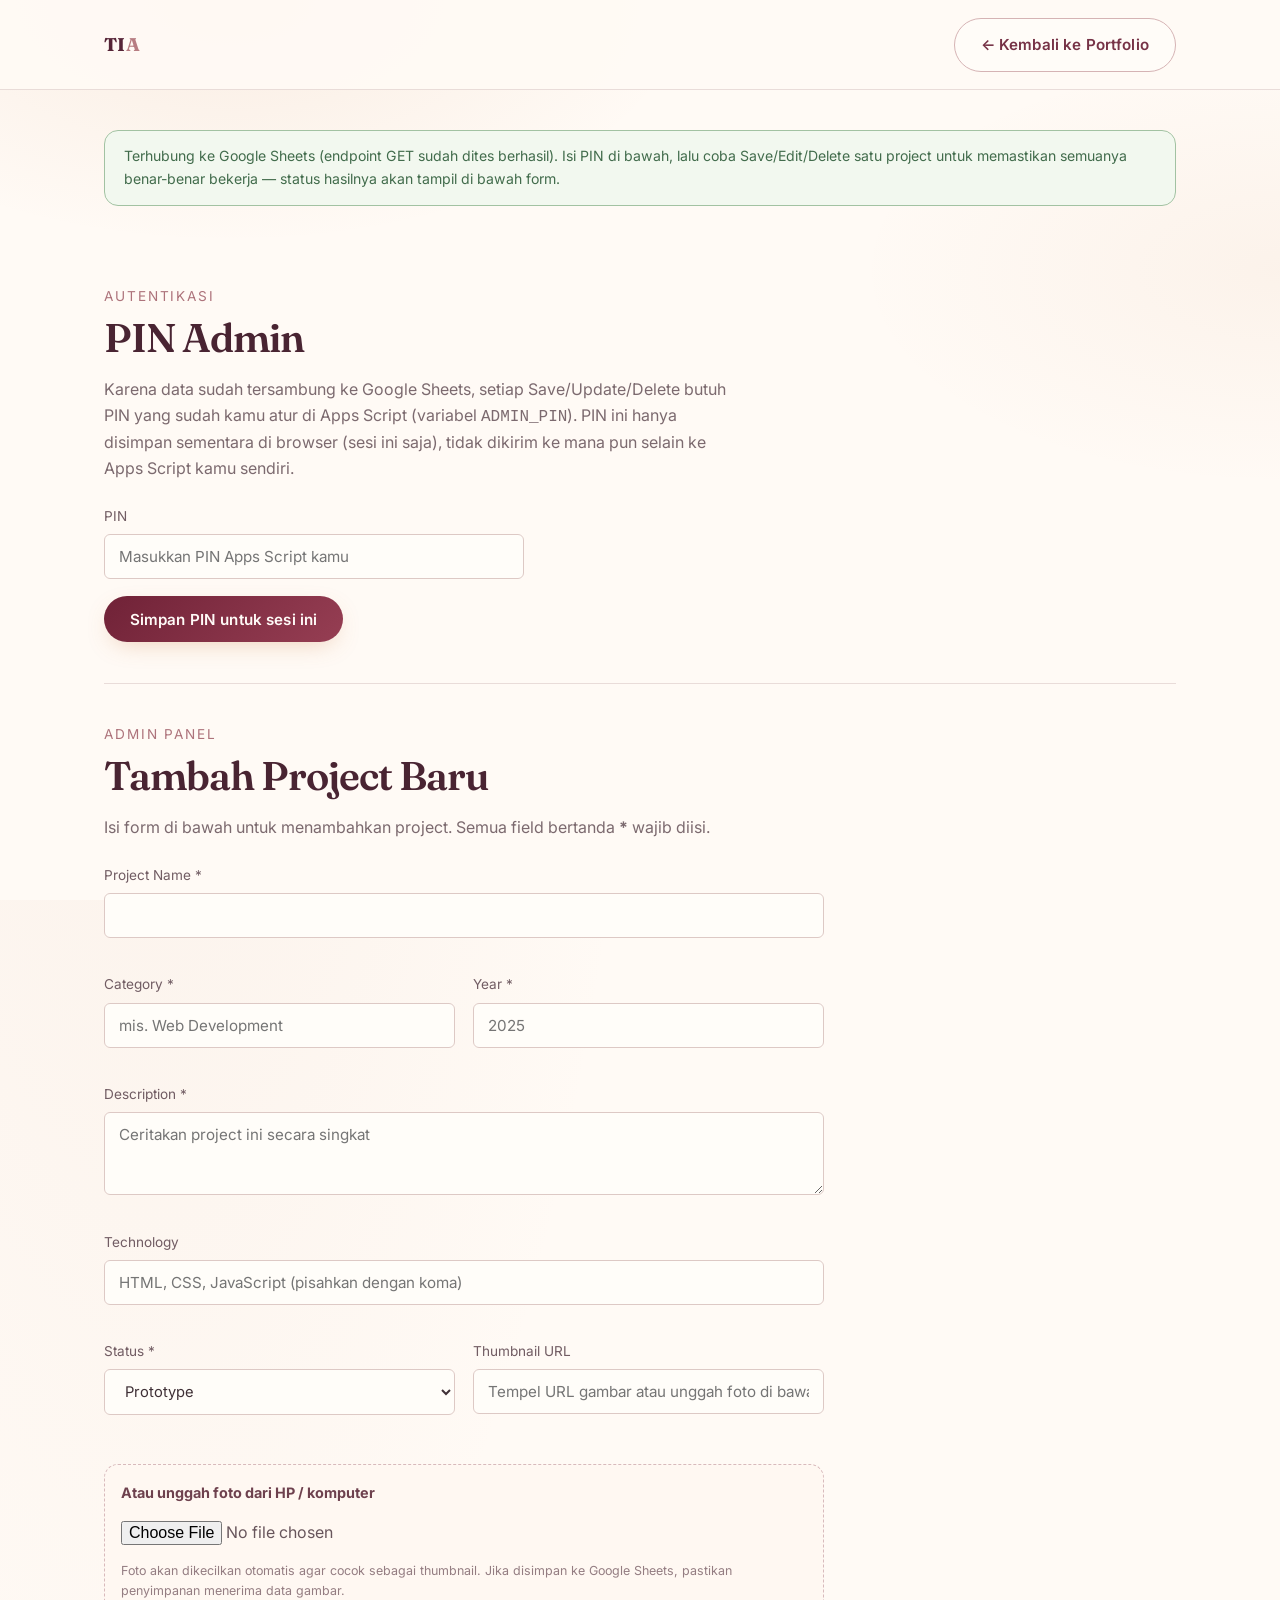
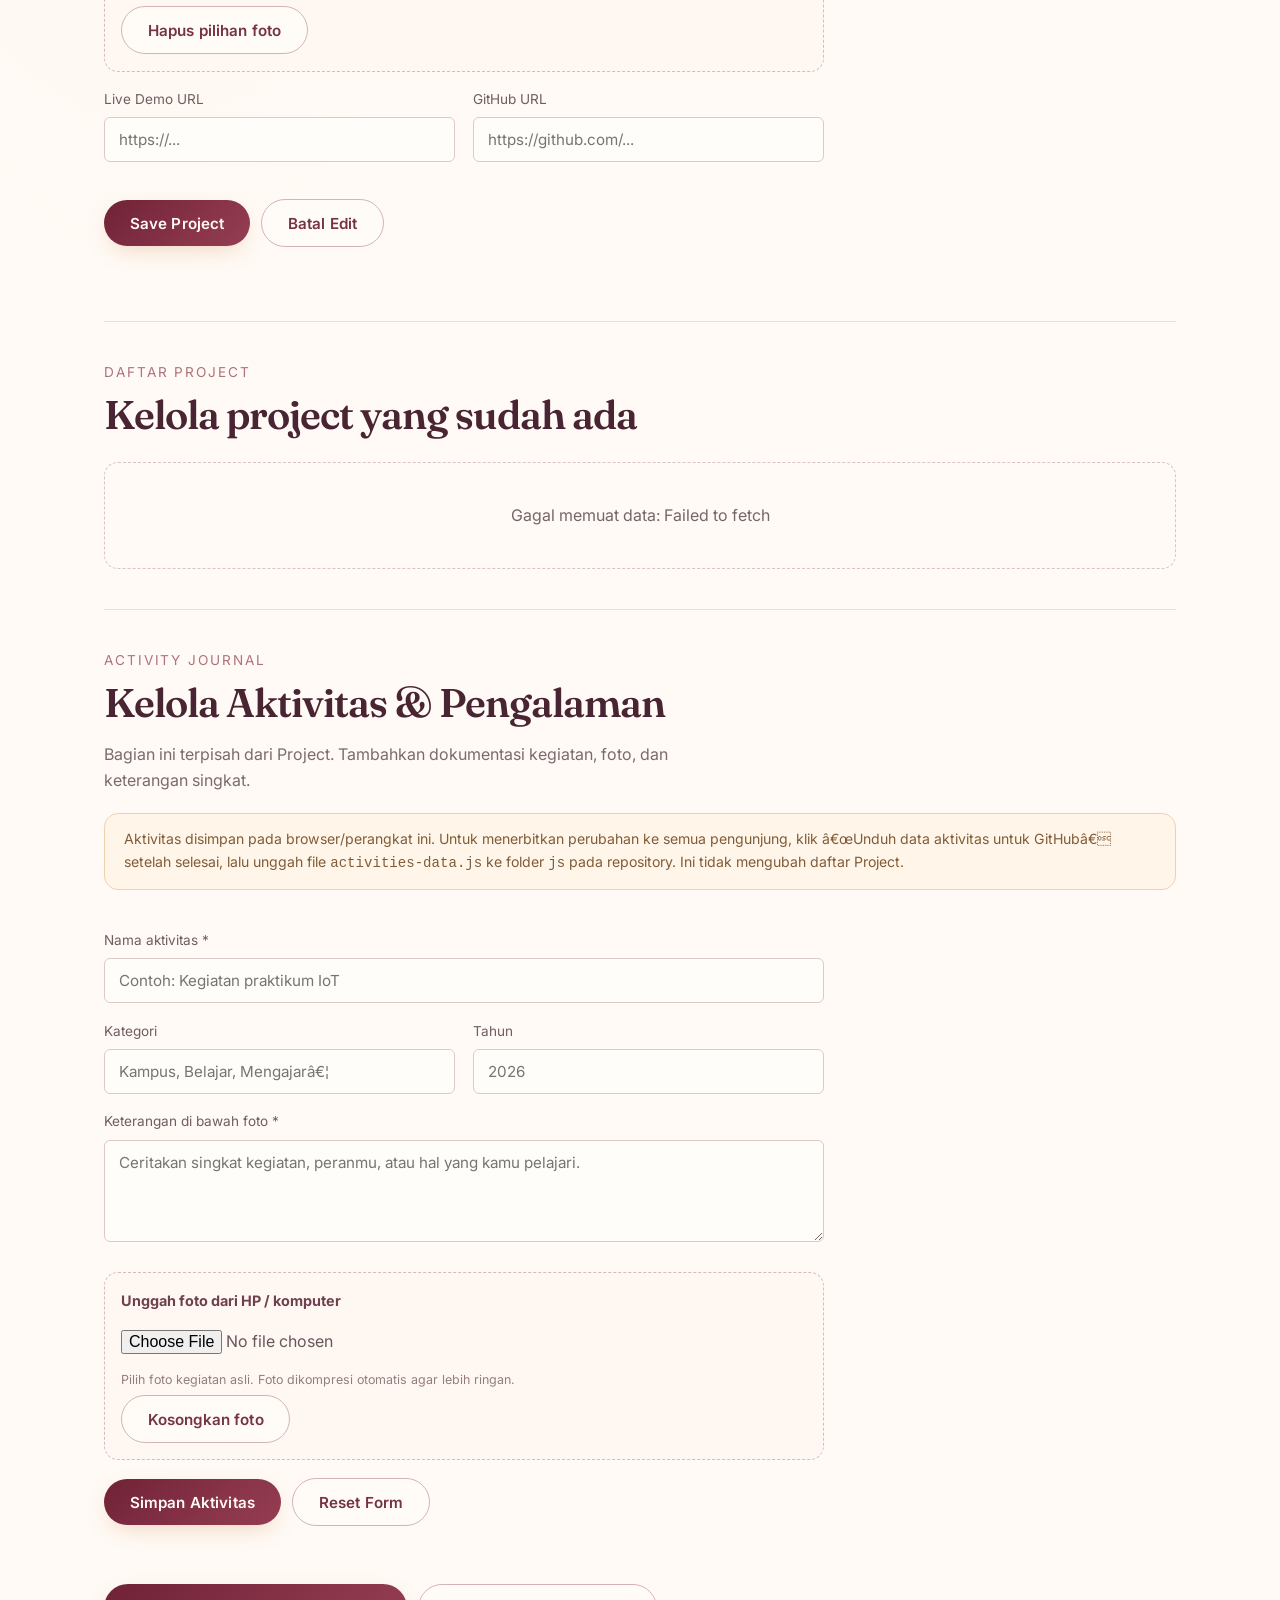
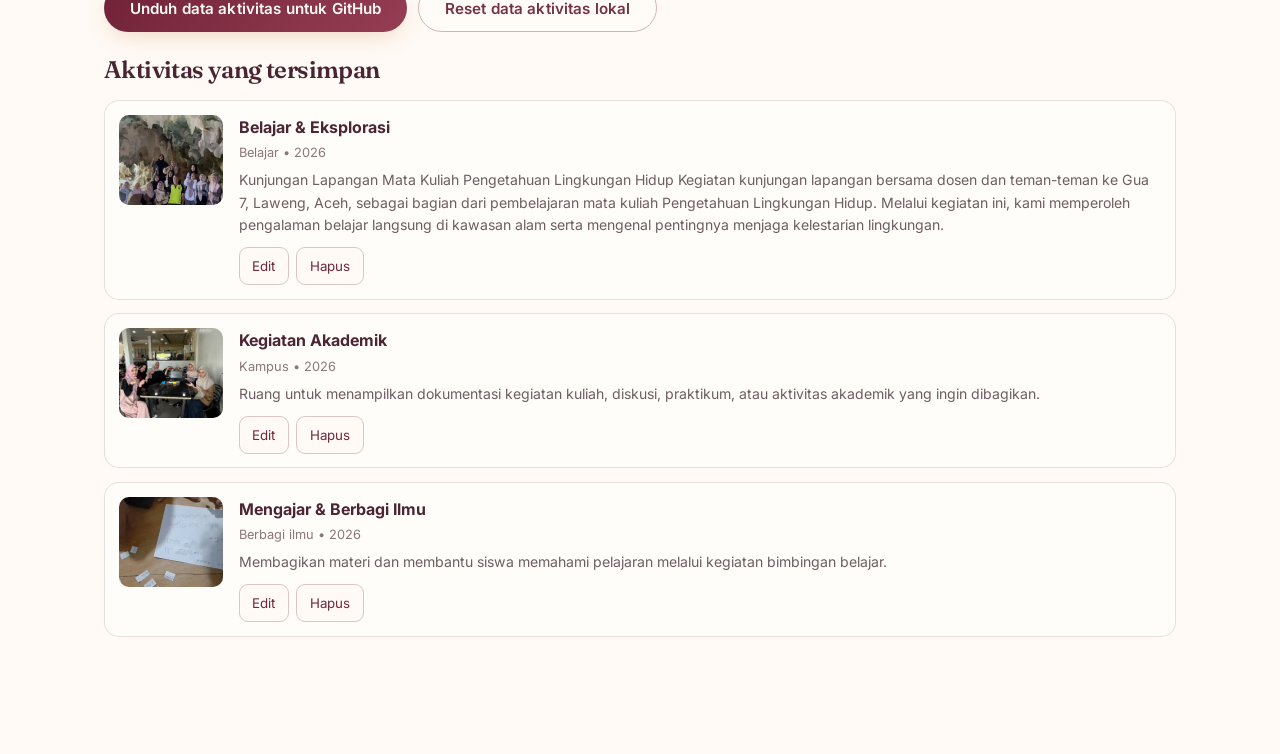
==== commit 253c53f1: "Improve portfolio responsive design and add activities" ====
--- a/admin.html
+++ b/admin.html
@@ -15,6 +15,7 @@
 
     <link rel="stylesheet" href="css/style.css" />
     <link rel="stylesheet" href="css/admin.css" />
+    <link rel="stylesheet" href="css/portfolio-refresh.css" />
 </head>
 
 <body class="admin-body">
@@ -154,11 +155,67 @@
             </div>
         </section>
 
+            <section class="admin-section" id="admin-activities">
+          <div class="section-head" style="margin-bottom: 1.25rem;">
+            <p class="section-kicker">Activity Journal</p>
+            <h2 class="section-title">Kelola Aktivitas &amp; Pengalaman</h2>
+            <p class="section-sub">Bagian ini terpisah dari Project. Tambahkan dokumentasi kegiatan, foto, dan keterangan singkat.</p>
+          </div>
+          <div class="admin-banner is-visible mode-local" style="display:block;">
+            Aktivitas disimpan pada browser/perangkat ini. Untuk menerbitkan perubahan ke semua pengunjung, klik â€œUnduh data aktivitas untuk GitHubâ€ setelah selesai, lalu unggah file <code>activities-data.js</code> ke folder <code>js</code> pada repository. Ini tidak mengubah daftar Project.
+          </div>
+          <form class="admin-form" data-activity-form>
+            <input type="hidden" name="id" value="" />
+            <div class="form-field">
+              <label for="activity-title">Nama aktivitas *</label>
+              <input id="activity-title" name="title" type="text" autocomplete="off" required placeholder="Contoh: Kegiatan praktikum IoT" />
+            </div>
+            <div class="admin-form__row">
+              <div class="form-field">
+                <label for="activity-category">Kategori</label>
+                <input id="activity-category" name="category" type="text" placeholder="Kampus, Belajar, Mengajarâ€¦" />
+              </div>
+              <div class="form-field">
+                <label for="activity-year">Tahun</label>
+                <input id="activity-year" name="year" type="text" inputmode="numeric" placeholder="2026" />
+              </div>
+            </div>
+            <div class="form-field">
+              <label for="activity-caption">Keterangan di bawah foto *</label>
+              <textarea id="activity-caption" name="caption" rows="4" required placeholder="Ceritakan singkat kegiatan, peranmu, atau hal yang kamu pelajari."></textarea>
+            </div>
+            <div class="mobile-image-picker">
+              <label for="activity-image">Unggah foto dari HP / komputer</label>
+              <input id="activity-image" data-activity-image type="file" accept="image/jpeg,image/png,image/webp,image/*" />
+              <p class="mobile-image-picker__hint">Pilih foto kegiatan asli. Foto dikompresi otomatis agar lebih ringan.</p>
+              <p class="mobile-image-picker__status" data-activity-image-status aria-live="polite"></p>
+              <div class="mobile-image-picker__preview" data-activity-image-preview><img alt="Pratinjau foto kegiatan" /></div>
+              <button class="btn btn-ghost btn-small" type="button" data-activity-clear-image>Kosongkan foto</button>
+            </div>
+            <div class="admin-form__actions">
+              <button class="btn btn-primary" type="submit" data-activity-submit>Simpan Aktivitas</button>
+              <button class="btn btn-ghost" type="button" data-activity-reset>Reset Form</button>
+            </div>
+            <p class="form-status" data-activity-status aria-live="polite"></p>
+          </form>
+          <div class="admin-activities__toolbar" style="margin-top: 1.5rem;">
+            <button class="btn btn-primary btn-small" type="button" data-export-activities>Unduh data aktivitas untuk GitHub</button>
+            <button class="btn btn-ghost btn-small" type="button" data-reset-activities>Reset data aktivitas lokal</button>
+          </div>
+          <div class="section-head" style="margin: 1.5rem 0 1rem;">
+            <h3 class="section-title" style="font-size:1.5rem;">Aktivitas yang tersimpan</h3>
+          </div>
+          <div class="admin-activities__list" data-admin-activities-list></div>
+        </section>
     </main>
 
     <script src="js/config.js"></script>
     <script src="js/project-data.js"></script>
     <script src="js/admin.js"></script>
+  <script src="js/image-utils.js"></script>
+  <script src="js/mobile-image-upload.js"></script>
+  <script src="js/activities-data.js"></script>
+  <script src="js/activities-admin.js"></script>
 </body>
 
 </html>
--- a/css/style.css
+++ b/css/style.css
@@ -89,6 +89,222 @@
   -webkit-font-smoothing: antialiased;
   overflow-x: hidden;
   position: relative;
+}
+
+body.intro-is-open {
+  overflow: hidden;
+}
+
+.welcome-intro {
+  position: fixed;
+  inset: 0;
+  z-index: 2000;
+  display: grid;
+  place-items: center;
+  overflow: hidden;
+  isolation: isolate;
+  background: #070707;
+  opacity: 1;
+  visibility: visible;
+  transition: opacity 700ms var(--ease), visibility 700ms;
+}
+
+.welcome-intro.is-closing {
+  opacity: 0;
+  visibility: hidden;
+  pointer-events: none;
+}
+
+.welcome-intro__grain {
+  position: absolute;
+  inset: -50%;
+  z-index: -1;
+  opacity: 0.14;
+  pointer-events: none;
+  background-image: url("data:image/svg+xml,%3Csvg viewBox='0 0 180 180' xmlns='http://www.w3.org/2000/svg'%3E%3Cfilter id='n'%3E%3CfeTurbulence type='fractalNoise' baseFrequency='.8' numOctaves='4' stitchTiles='stitch'/%3E%3C/filter%3E%3Crect width='100%25' height='100%25' filter='url(%23n)' opacity='.55'/%3E%3C/svg%3E");
+  animation: welcome-grain 0.2s steps(2) infinite;
+}
+
+.welcome-intro::before,
+.welcome-intro::after {
+  position: absolute;
+  content: "";
+  pointer-events: none;
+}
+
+.welcome-intro::before {
+  inset: 9%;
+  border: 1px solid rgba(201, 121, 63, 0.25);
+}
+
+.welcome-intro::after {
+  width: min(50vw, 600px);
+  height: min(50vw, 600px);
+  border: 1px solid rgba(201, 121, 63, 0.16);
+  border-radius: 50%;
+  transform: translate(22%, -18%);
+}
+
+.welcome-intro__content {
+  display: flex;
+  width: min(100% - 3rem, 900px);
+  flex-direction: column;
+  align-items: flex-start;
+  transform: translateY(-1rem);
+}
+
+.welcome-intro__eyebrow,
+.welcome-intro__audio-note {
+  color: var(--color-accent-soft);
+  font-size: 0.7rem;
+  letter-spacing: 0.18em;
+  line-height: 1.4;
+  text-transform: uppercase;
+}
+
+.welcome-intro__eyebrow {
+  margin-bottom: 1.5rem;
+  animation: welcome-fade-up 900ms 150ms both var(--ease);
+}
+
+.welcome-intro__title {
+  display: flex;
+  margin-left: -0.06em;
+  flex-direction: column;
+  color: var(--color-text);
+  font-family: var(--font-display);
+  font-size: clamp(4.5rem, 13vw, 10rem);
+  font-weight: 500;
+  letter-spacing: -0.06em;
+  line-height: 0.78;
+  animation: welcome-title-in 1500ms 250ms both var(--ease);
+}
+
+.welcome-intro__title span:last-child {
+  color: var(--color-accent);
+  padding-left: 0.8em;
+}
+
+.welcome-intro__message {
+  max-width: 28rem;
+  margin-top: 1.8rem;
+  color: var(--color-text-muted);
+  font-size: clamp(0.9rem, 1.5vw, 1.1rem);
+  animation: welcome-fade-up 900ms 500ms both var(--ease);
+}
+
+.welcome-intro__enter {
+  display: flex;
+  min-width: 210px;
+  margin-top: 1.5rem;
+  align-items: center;
+  justify-content: space-between;
+  gap: 1.5rem;
+  padding: 0.9rem 1.15rem;
+  border: 1px solid var(--color-accent);
+  color: var(--color-text);
+  font-size: 0.78rem;
+  letter-spacing: 0.05em;
+  text-transform: uppercase;
+  transition: background-color 250ms ease, color 250ms ease, transform 250ms ease;
+  animation: welcome-fade-up 900ms 650ms both var(--ease);
+}
+
+.welcome-intro__enter:hover {
+  background: var(--color-accent);
+  color: #090909;
+  transform: translateX(5px);
+}
+
+.welcome-intro__skip {
+  margin-top: 1rem;
+  padding: 0.25rem 0;
+  color: var(--color-text-faint);
+  font-size: 0.75rem;
+  transition: color 200ms ease;
+  animation: welcome-fade-up 900ms 800ms both var(--ease);
+}
+
+.welcome-intro__skip:hover {
+  color: var(--color-text);
+}
+
+.welcome-intro__audio-note {
+  position: absolute;
+  right: 9%;
+  bottom: 2rem;
+}
+
+@keyframes welcome-title-in {
+  from {
+    opacity: 0;
+    transform: scale(1.25) translateY(20px);
+  }
+
+  to {
+    opacity: 1;
+    transform: scale(1) translateY(0);
+  }
+}
+
+@keyframes welcome-fade-up {
+  from {
+    opacity: 0;
+    transform: translateY(18px);
+  }
+
+  to {
+    opacity: 1;
+    transform: translateY(0);
+  }
+}
+
+@keyframes welcome-grain {
+  0% {
+    transform: translate(0, 0);
+  }
+
+  25% {
+    transform: translate(2%, -1%);
+  }
+
+  50% {
+    transform: translate(-1%, 2%);
+  }
+
+  75% {
+    transform: translate(1%, 1%);
+  }
+
+  100% {
+    transform: translate(-2%, -1%);
+  }
+}
+
+@media (max-width: 600px) {
+  .welcome-intro::before {
+    inset: 1.25rem;
+  }
+
+  .welcome-intro::after {
+    width: 80vw;
+    height: 80vw;
+    transform: translate(10%, -35%);
+  }
+
+  .welcome-intro__content {
+    width: min(100% - 2.5rem, 900px);
+  }
+
+  .welcome-intro__title {
+    font-size: clamp(4rem, 20vw, 7rem);
+  }
+
+  .welcome-intro__audio-note {
+    right: auto;
+    bottom: 1.5rem;
+    left: 1.25rem;
+  }
 }
 
 /* soft cinematic vignette + grain-less gradient wash behind the whole page */
@@ -973,6 +1189,191 @@
   font-size: 0.85rem;
   color: var(--color-text-faint);
   text-align: center;
+}
+
+body.project-modal-open {
+  overflow: hidden;
+}
+
+.project-modal {
+  position: fixed;
+  inset: 0;
+  z-index: 1800;
+  display: grid;
+  place-items: center;
+  padding: 1.5rem;
+  opacity: 0;
+  visibility: hidden;
+  transition: opacity 300ms ease, visibility 300ms;
+}
+
+.project-modal.is-open {
+  opacity: 1;
+  visibility: visible;
+}
+
+.project-modal__backdrop {
+  position: absolute;
+  inset: 0;
+  background: rgba(4, 4, 4, 0.82);
+  backdrop-filter: blur(10px);
+}
+
+.project-modal__box {
+  position: relative;
+  display: grid;
+  width: min(100%, 880px);
+  max-height: min(720px, calc(100vh - 3rem));
+  grid-template-columns: minmax(220px, 0.9fr) 1.1fr;
+  overflow: auto;
+  border: 1px solid var(--color-border-strong);
+  background: var(--color-surface);
+  box-shadow: 0 24px 80px rgba(0, 0, 0, 0.45);
+  transform: translateY(18px) scale(0.98);
+  transition: transform 350ms var(--ease);
+}
+
+.project-modal.is-open .project-modal__box {
+  transform: translateY(0) scale(1);
+}
+
+.project-modal__close {
+  position: absolute;
+  top: 0.8rem;
+  right: 0.8rem;
+  z-index: 1;
+  width: 2.25rem;
+  height: 2.25rem;
+  border: 1px solid var(--color-border-strong);
+  background: rgba(8, 8, 8, 0.72);
+  color: var(--color-text);
+  font-size: 1.25rem;
+  line-height: 1;
+}
+
+.project-modal__image {
+  min-height: 280px;
+  background: var(--color-bg-alt);
+}
+
+.project-modal__image img {
+  width: 100%;
+  height: 100%;
+  min-height: 280px;
+  object-fit: cover;
+}
+
+.project-modal__image .project-card__placeholder {
+  height: 100%;
+  min-height: 280px;
+}
+
+.project-modal__content {
+  padding: clamp(1.5rem, 4vw, 3rem);
+}
+
+.project-modal__category {
+  color: var(--color-accent-soft);
+  font-size: 0.72rem;
+  letter-spacing: 0.14em;
+  text-transform: uppercase;
+}
+
+.project-modal__title {
+  margin-top: 0.7rem;
+  font-size: clamp(2rem, 5vw, 3.8rem);
+}
+
+.project-modal__description {
+  margin-top: 1rem;
+  color: var(--color-text-muted);
+}
+
+.project-modal__facts {
+  display: grid;
+  gap: 0.9rem;
+  margin-top: 1.75rem;
+}
+
+.project-modal__fact {
+  display: grid;
+  gap: 0.2rem;
+  padding-top: 0.7rem;
+  border-top: 1px solid var(--color-border);
+}
+
+.project-modal__fact span {
+  color: var(--color-text-faint);
+  font-size: 0.68rem;
+  letter-spacing: 0.12em;
+  text-transform: uppercase;
+}
+
+.project-modal__fact strong {
+  color: var(--color-text);
+  font-size: 0.9rem;
+  font-weight: 500;
+}
+
+.project-modal__links {
+  display: flex;
+  flex-wrap: wrap;
+  gap: 0.65rem;
+  margin-top: 2rem;
+}
+
+.project-modal__links a,
+.project-card__details {
+  display: inline-flex;
+  align-items: center;
+  border: 1px solid var(--color-border-strong);
+  color: var(--color-text);
+  font-size: 0.75rem;
+  letter-spacing: 0.04em;
+  text-transform: uppercase;
+  transition: background-color 200ms ease, border-color 200ms ease, color 200ms ease;
+}
+
+.project-modal__links a {
+  padding: 0.7rem 0.9rem;
+}
+
+.project-modal__links a:hover,
+.project-card__details:hover {
+  border-color: var(--color-accent);
+  background: var(--color-accent);
+  color: #090909;
+}
+
+.project-card__details {
+  padding: 0;
+  border: 0;
+  color: var(--color-accent-soft);
+  font-family: inherit;
+}
+
+.project-card__details:hover {
+  border: 0;
+  background: transparent;
+  color: var(--color-accent-hover);
+}
+
+@media (max-width: 680px) {
+  .project-modal {
+    padding: 0.75rem;
+  }
+
+  .project-modal__box {
+    max-height: calc(100vh - 1.5rem);
+    grid-template-columns: 1fr;
+  }
+
+  .project-modal__image,
+  .project-modal__image img,
+  .project-modal__image .project-card__placeholder {
+    min-height: 180px;
+    max-height: 220px;
+  }
 }
 
 .project-card {
--- a/css/portfolio-refresh.css
+++ b/css/portfolio-refresh.css
@@ -0,0 +1,256 @@
+/* TIA Portfolio Refresh — additive layer, original css/style.css is preserved. */
+:root {
+  --color-bg: #fffaf5;
+  --color-bg-alt: #f8f0e8;
+  --color-surface: #fffdf9;
+  --color-surface-hover: #fff4eb;
+  --color-border: rgba(100, 45, 54, .14);
+  --color-border-strong: rgba(100, 45, 54, .26);
+  --color-text: #35252b;
+  --color-text-muted: #76656a;
+  --color-text-faint: #96858a;
+  --color-accent: #78283b;
+  --color-accent-hover: #963c51;
+  --color-accent-soft: #bd7d83;
+  --color-focus: #c99d72;
+  --ease: cubic-bezier(.22, 1, .36, 1);
+}
+
+html { scroll-padding-top: 5.5rem; }
+body,
+.admin-body {
+  background:
+    radial-gradient(ellipse at 12% 4%, rgba(224, 187, 164, .16), transparent 32rem),
+    var(--color-bg);
+  color: var(--color-text);
+}
+body::selection { background: #ead0d2; color: #40232c; }
+
+/* Soft, light welcome screen instead of the old near-black intro. */
+.welcome-intro {
+  background:
+    radial-gradient(ellipse at 78% 23%, rgba(225, 188, 170, .34), transparent 26rem),
+    radial-gradient(ellipse at 17% 82%, rgba(193, 128, 135, .16), transparent 24rem),
+    #fffaf4;
+  color: var(--color-text);
+}
+.welcome-intro__grain { opacity: .035; }
+.welcome-intro::before { border-color: rgba(120, 40, 59, .24); border-radius: 1.5rem; }
+.welcome-intro::after { border-color: rgba(120, 40, 59, .18); background: rgba(255, 255, 255, .12); }
+.welcome-intro__eyebrow,
+.welcome-intro__audio-note { color: #93616b; }
+.welcome-intro__title { color: #542033; text-shadow: none; }
+.welcome-intro__message { color: #756168; }
+.welcome-intro__enter { background: var(--color-accent); color: #fffaf5; box-shadow: 0 12px 30px rgba(120, 40, 59, .18); }
+.welcome-intro__enter:hover { background: var(--color-accent-hover); }
+.welcome-intro__skip { color: #775d65; }
+
+.navbar {
+  background: rgba(255, 250, 245, .9);
+  border-bottom: 1px solid var(--color-border);
+  box-shadow: 0 8px 26px rgba(91, 48, 57, .035);
+  backdrop-filter: blur(18px);
+}
+.navbar__brand { color: #562437; }
+.navbar__brand span { color: #b77d82; }
+.navbar__links a,
+.navbar__mobile a { color: #604c52; }
+.navbar__links a:hover,
+.navbar__links a.is-active,
+.navbar__mobile a:hover { color: var(--color-accent); }
+.navbar__mobile { background: rgba(255, 250, 245, .98); border-bottom: 1px solid var(--color-border); }
+.navbar__toggle { border-color: var(--color-border-strong); background: var(--color-surface); }
+.navbar__toggle span { background: var(--color-accent); }
+
+.hero { background: transparent; }
+.hero__name { color: #4b2031; letter-spacing: -.045em; }
+.hero__role { color: #865261; }
+.hero__desc { color: #6f6065; max-width: 42rem; }
+.hero__photo-wrap { isolation: isolate; }
+.hero__photo-frame { background: linear-gradient(135deg, #f1dfd3, #ead1d0 62%, #e7d9bf); border-radius: 48% 42% 22px 22px; }
+.hero__photo { border: 8px solid rgba(255, 253, 249, .86); box-shadow: 0 22px 60px rgba(100, 47, 60, .14); }
+.hero__status { background: rgba(255, 253, 249, .94); border: 1px solid var(--color-border); color: #704954; box-shadow: 0 12px 32px rgba(100, 47, 60, .1); }
+.hero__status-dot { background: #7c9a7b; }
+
+section { border-color: var(--color-border); }
+.section-title { color: #492432; letter-spacing: -.025em; }
+.section-kicker { color: #ad737b; }
+.section-sub { color: #7c6a6f; }
+.about__text p,
+.timeline__place,
+.hobby-card__desc { color: #76666a; }
+.about__quote { border-left-color: #b77d82; background: linear-gradient(90deg, rgba(235, 215, 208, .4), transparent); color: #653747; }
+.stat-card,
+.timeline__card,
+.skill-group,
+.hobby-card,
+.project-card,
+.contact__item,
+.contact-form,
+.activity-card {
+  background: var(--color-surface);
+  border-color: var(--color-border);
+  box-shadow: 0 12px 36px rgba(80, 42, 51, .045);
+}
+.stat-card__label,
+.timeline__title,
+.skill-group__title,
+.hobby-card__title,
+.project-card__title { color: #482632; }
+.timeline__line { background: #e7cfd0; }
+.timeline__dot { background: #fffaf5; border-color: #aa707c; }
+.skill-tag { background: #f8eee7; border-color: #e5d4ca; color: #6e535b; }
+.skill-tag.is-learning { color: #854352; border-color: #ce9ca2; background: #fcf2f0; }
+.hobby-card:hover,
+.project-card:hover,
+.activity-card:hover,
+.contact__item:hover { border-color: #d2a2a5; box-shadow: 0 18px 44px rgba(80, 42, 51, .09); }
+
+.btn-primary,
+.welcome-intro__enter { background: linear-gradient(135deg, #702237, #963e53); color: #fffaf7; border-color: transparent; }
+.btn-primary:hover { background: linear-gradient(135deg, #5c1d30, #853247); }
+.btn-ghost { border-color: #d5b3b4; color: #763246; background: rgba(255, 253, 249, .68); }
+.btn-ghost:hover { background: #f5e6e1; border-color: #bd858c; color: #5f2235; }
+.hero__social a { color: #7a3447; border-color: #e1c9c8; background: #fffdf9; }
+.hero__social a:hover { background: #f4e4e0; }
+
+.project-card__image { background: #f3e6dc; }
+.project-card__status { background: rgba(255, 250, 245, .92); color: #6a3546; border-color: #e5cfca; }
+.project-card__category { color: #a56570; }
+.project-card__desc { color: #76656a; }
+.project-card__tech span { background: #f7eee7; color: #735760; border-color: #e6d5cf; }
+.project-card__links a { color: #64283b; border-color: #c28c94; }
+.project-card__details { color: #8b4053; }
+.project-card__details:hover { color: #572235; }
+.project-card__placeholder { background: linear-gradient(135deg, #f7eee6, #ead7d3); color: #856c72; }
+.projects__state { border-color: #dbc3c2; color: #78676b; }
+.project-modal__backdrop { background: rgba(53, 31, 39, .48); backdrop-filter: blur(9px); }
+.project-modal__box { background: #fffaf5; border-color: #ead8d1; box-shadow: 0 24px 80px rgba(62, 29, 40, .24); }
+.project-modal__image { background: #f5e9e1; }
+.project-modal__close { background: rgba(120, 40, 59, .92); color: #fffaf5; border-color: rgba(255,255,255,.38); }
+.project-modal__category { color: #a66b76; }
+.project-modal__title { color: #4a2332; }
+.project-modal__description { color: #75636a; }
+.project-modal__fact span { color: #927d83; }
+.project-modal__fact strong { color: #49313a; }
+.project-modal__links a { color: #6d293c; border-color: #dec6c3; }
+.project-modal__links a:hover { background: #f5e5e1; color: #592133; border-color: #bb828a; }
+
+.contact__item-icon { color: #a96f7a; }
+.contact__item-label { color: #987f85; }
+.contact__item-value { color: #533641; overflow-wrap: anywhere; }
+.form-field label { color: #715c63; }
+.form-field input,
+.form-field textarea,
+.form-field select { background: #fffdf9; color: #3f3036; border-color: #ddc9c5; }
+.form-field input:focus,
+.form-field textarea:focus,
+.form-field select:focus { border-color: #ad737d; outline: 3px solid rgba(173, 115, 125, .12); }
+.form-status.success { color: #47714e; }
+.form-status.error { color: #a02c48; }
+.footer { border-top: 1px solid var(--color-border); }
+.footer__inner { color: #907b81; }
+.back-to-top { background: #78283b; color: #fffaf5; box-shadow: 0 8px 24px rgba(120, 40, 59, .22); }
+
+/* New Activities section stays separate from Projects. */
+.activities__grid { display: grid; grid-template-columns: repeat(3, minmax(0, 1fr)); gap: 1.15rem; }
+.activity-card { min-width: 0; overflow: hidden; border: 1px solid var(--color-border); border-radius: 18px; transition: transform .28s var(--ease), box-shadow .28s var(--ease), border-color .28s var(--ease); }
+.activity-card:hover { transform: translateY(-4px); }
+.activity-card__media { aspect-ratio: 16 / 10; position: relative; overflow: hidden; background: linear-gradient(135deg, #f3e6db, #e8d1cf 58%, #e6dfca); }
+.activity-card__media img { display: block; width: 100%; height: 100%; object-fit: cover; }
+.activity-card__placeholder { display: grid; place-items: center; height: 100%; min-height: 165px; position: relative; overflow: hidden; color: #7c3d50; }
+.activity-card__placeholder::before, .activity-card__placeholder::after { content: ""; position: absolute; border: 1px solid rgba(124,61,80,.17); border-radius: 50%; width: 170px; height: 170px; right: -35px; top: -70px; }
+.activity-card__placeholder::after { width: 110px; height: 110px; right: auto; top: auto; left: -24px; bottom: -55px; background: rgba(255,250,245,.35); }
+.activity-card__placeholder svg { width: 48px; height: 48px; z-index: 1; opacity: .88; }
+.activity-card__body { padding: 1.15rem 1.2rem 1.25rem; }
+.activity-card__eyebrow { font-size: .72rem; text-transform: uppercase; letter-spacing: .13em; color: #a36b76; font-weight: 700; }
+.activity-card__title { font: 600 1.2rem/1.25 var(--font-display); color: #4b2534; margin: .35rem 0 .55rem; }
+.activity-card__caption { font-size: .91rem; color: #75656a; line-height: 1.7; overflow-wrap: anywhere; }
+.activity-card__year { color: #9a858a; font-size: .78rem; margin-top: .9rem; }
+.activities__note { margin-top: 1.1rem; color: #947e83; font-size: .82rem; }
+
+/* Admin panel: comfortable touch targets and image picker on phones. */
+.admin-body { min-height: 100vh; }
+.admin-header { background: rgba(255,250,245,.93); border-color: var(--color-border); }
+.admin-main { padding-bottom: 5rem; }
+.admin-section { border-color: var(--color-border); }
+.admin-banner { background: #fbf1e9; color: #765d64; border-color: #e5d0ca; }
+.admin-banner.mode-connected { border-color: #a2c2a2; color: #426c4c; background: #f2f8ef; }
+.admin-banner.mode-local { color: #805c39; background: #fff6e9; border-color: #ebd3ad; }
+.admin-item { background: #fffdf9; border-color: var(--color-border); box-shadow: 0 8px 24px rgba(80,42,51,.04); }
+.admin-item__title { color: #4b2534; }
+.admin-item__meta { color: #8a757b; }
+.admin-item__badge { background: #f8eee7; color: #763d4b; border-color: #e2ccca; }
+.admin-item__actions button { color: #6c3545; border-color: #dcc4c3; background: #fffaf5; min-height: 42px; }
+.admin-item__actions button:hover { color: #5a2436; background: #f7e9e4; border-color: #c48b94; }
+.admin-form__actions { gap: .7rem; }
+.admin-form__actions .btn { min-height: 44px; }
+.admin-activities__toolbar { display: flex; flex-wrap: wrap; gap: .65rem; margin-bottom: 1rem; }
+.admin-activities__list { display: grid; gap: .85rem; }
+.admin-activity-item { display: grid; grid-template-columns: 104px minmax(0,1fr); gap: 1rem; padding: .85rem; border-radius: 15px; border: 1px solid var(--color-border); background: #fffdf9; }
+.admin-activity-item img, .admin-activity-item__placeholder { width: 104px; height: 90px; border-radius: 10px; object-fit: cover; background: #f0e1d9; }
+.admin-activity-item__placeholder { display: grid; place-items: center; color: #884454; }
+.admin-activity-item__title { color: #4b2534; font-weight: 700; }
+.admin-activity-item__meta { color: #8b767b; font-size: .8rem; margin-top: .2rem; }
+.admin-activity-item__caption { color: #6f5d63; font-size: .88rem; margin-top: .35rem; overflow-wrap: anywhere; }
+.admin-activity-item__actions { display: flex; flex-wrap: wrap; gap: .45rem; margin-top: .65rem; }
+.admin-activity-item__actions button { min-height: 38px; padding: .45rem .8rem; border-radius: 9px; border: 1px solid #ddc5c4; background: #fffaf5; color: #70283c; }
+.mobile-image-picker { margin-top: .8rem; padding: 1rem; border: 1px dashed #d8babc; border-radius: 14px; background: #fff8f2; }
+.mobile-image-picker label { display: block; color: #6e414e; font-weight: 700; font-size: .9rem; margin-bottom: .45rem; }
+.mobile-image-picker input[type="file"] { display: block; max-width: 100%; width: 100%; font: inherit; color: #68565c; padding: .6rem 0; }
+.mobile-image-picker__hint { margin: .35rem 0 0; color: #947d82; font-size: .78rem; line-height: 1.55; }
+.mobile-image-picker__status { color: #547452; font-size: .82rem; margin-top: .4rem; overflow-wrap: anywhere; }
+.mobile-image-picker__preview { display: none; margin-top: .7rem; max-width: 240px; }
+.mobile-image-picker__preview.is-visible { display: block; }
+.mobile-image-picker__preview img { display: block; width: 100%; max-height: 180px; object-fit: cover; border-radius: 10px; border: 1px solid #e4cfca; }
+.admin-section code { overflow-wrap: anywhere; }
+
+@media (max-width: 900px) {
+  .activities__grid { grid-template-columns: repeat(2, minmax(0,1fr)); }
+}
+@media (max-width: 640px) {
+  :root { --space-3: 1.15rem; --space-4: 1.7rem; --space-5: 2.5rem; --space-6: 3.5rem; }
+  body { font-size: 15px; }
+  .container { width: min(100% - 2rem, var(--content-max)); }
+  .navbar__inner { min-height: 66px; }
+  .hero { padding-block: 3.25rem 2.8rem; }
+  .hero__grid { gap: 2rem; }
+  .hero__name { font-size: clamp(2.5rem, 12vw, 4rem); line-height: 1.03; }
+  .hero__role { font-size: 1rem; }
+  .hero__photo-wrap { width: min(100%, 340px); margin-inline: auto; }
+  .hero__photo { border-width: 5px; }
+  section { padding-block: 3rem; }
+  .section-title { font-size: clamp(1.8rem, 8vw, 2.55rem); line-height: 1.12; }
+  .about__grid, .contact__grid { grid-template-columns: 1fr; }
+  .about__stats { grid-template-columns: repeat(2, minmax(0, 1fr)); }
+  .skills__grid { grid-template-columns: 1fr; }
+  .hobbies__grid { grid-template-columns: repeat(2, minmax(0,1fr)); }
+  .hobby-card { padding: 1.05rem .95rem; }
+  .projects__grid { grid-template-columns: 1fr; gap: 1rem; }
+  .project-card__body { padding: 1.1rem; }
+  .activities__grid { grid-template-columns: 1fr; gap: 1rem; }
+  .activity-card__body { padding: 1rem; }
+  .contact-form { padding: 1rem; }
+  .project-modal__box { width: 100%; }
+  .admin-header__inner { gap: .75rem; flex-wrap: wrap; }
+  .admin-header__inner .btn { font-size: .78rem; padding: .55rem .75rem; }
+  .admin-main { padding-block: 1.5rem 3rem; }
+  .admin-form { max-width: 100%; }
+  .admin-form__row { grid-template-columns: 1fr; }
+  .admin-form__actions { align-items: stretch; flex-direction: column; }
+  .admin-form__actions .btn, .admin-activities__toolbar .btn { width: 100%; justify-content: center; }
+  .admin-item { padding: 1rem; }
+  .admin-item__actions button { flex: 1; }
+  .admin-activity-item { grid-template-columns: 78px minmax(0,1fr); gap: .7rem; padding: .7rem; }
+  .admin-activity-item img, .admin-activity-item__placeholder { width: 78px; height: 78px; }
+  .admin-activity-item__actions button { flex: 1; }
+  .mobile-image-picker { padding: .85rem; }
+  .footer__inner { padding-block: 1rem; }
+}
+
+@media (prefers-reduced-motion: reduce) {
+  .activity-card, .activity-card:hover { transform: none; transition: none; }
+}
+
+/* Jangan biarkan Data URL thumbnail yang panjang merusak panel admin. */
+.admin-item details [data-field="thumbnail"] { display: inline-block; max-width: 100%; max-height: 4.5rem; overflow: hidden; overflow-wrap: anywhere; word-break: break-all; vertical-align: top; }
